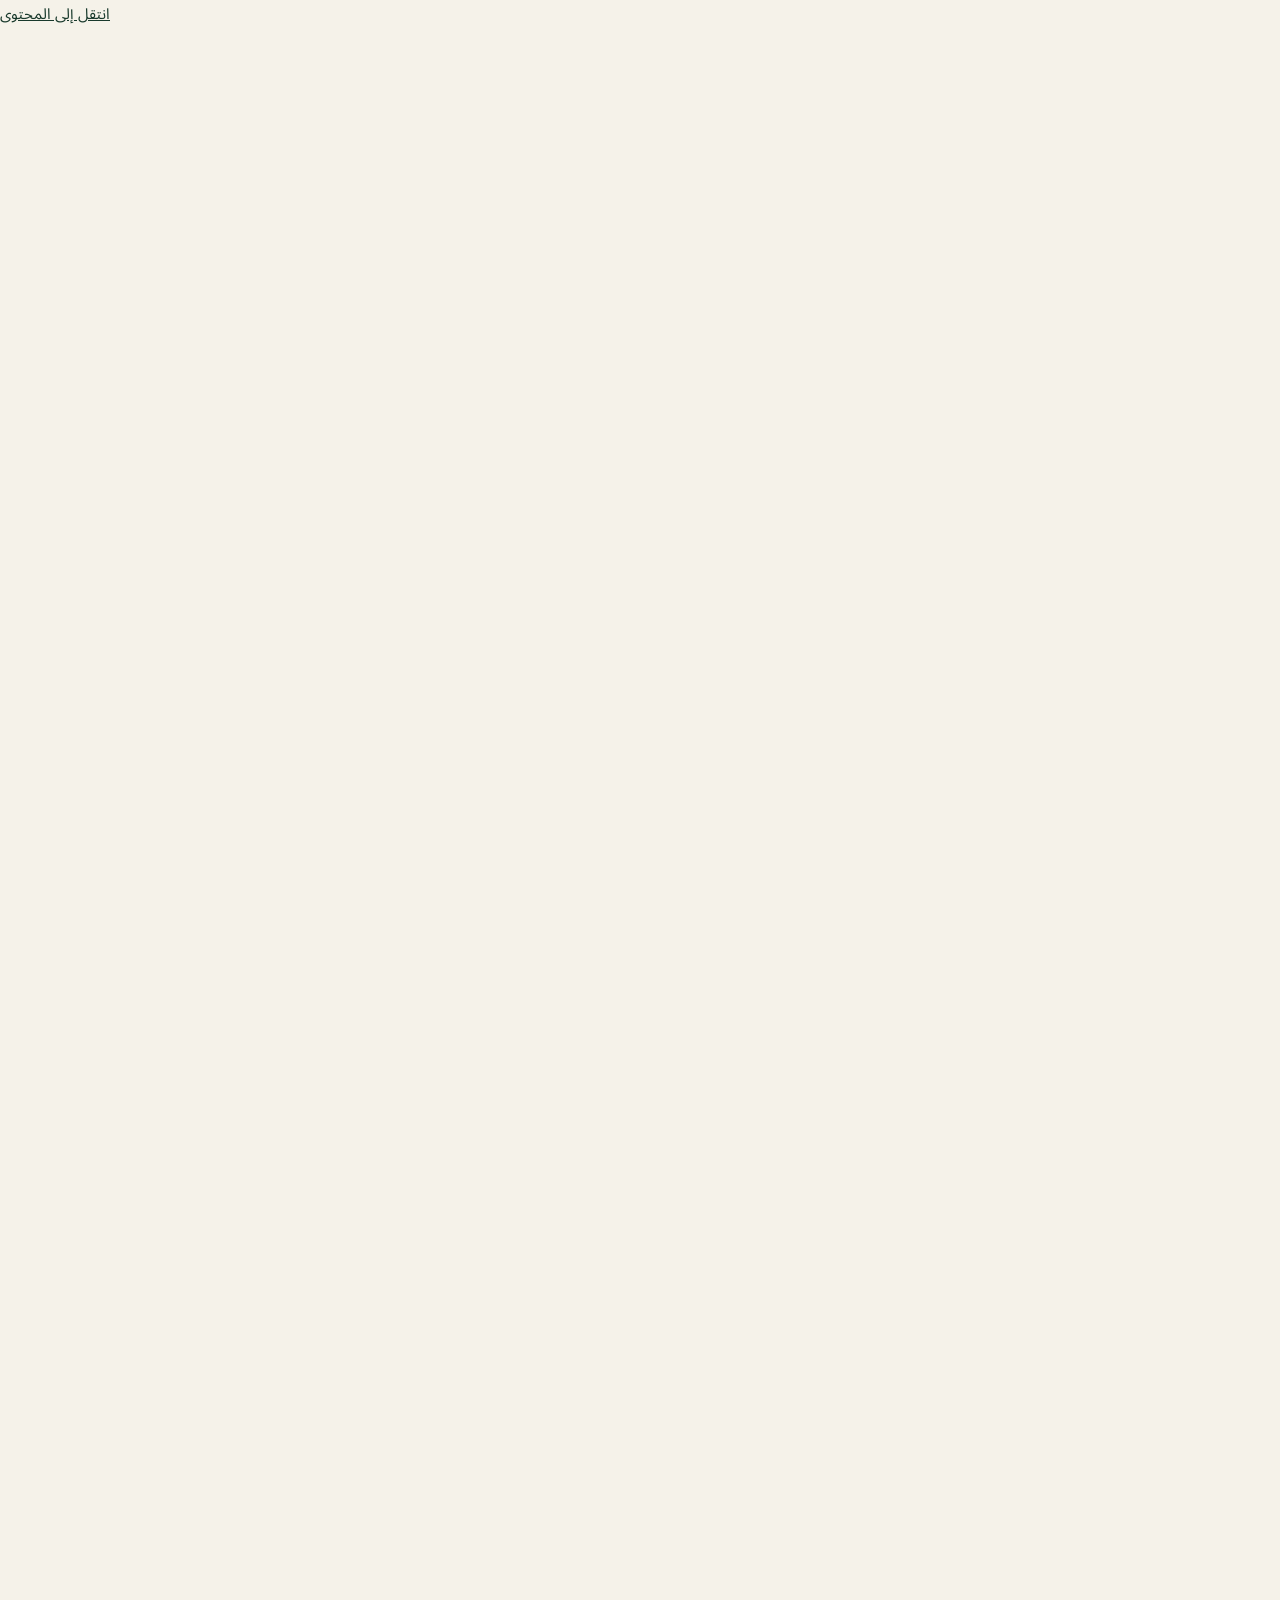
==== index.html @ 6f325361 "Launch bilingual botanical academic profile and editorially sourced references" ====
<!doctype html><html lang="ar" dir="rtl"><head><meta charset="utf-8"><meta name="viewport" content="width=device-width, initial-scale=1"><meta name="color-scheme" content="light"><meta name="theme-color" content="#123a2d"><meta name="description" content="الملف العلمي للدكتور عبدالناصر الجفري، أستاذ تصنيف النباتات بجامعة عدن؛ مؤهلاته الأكاديمية، إسهاماته في تسمية النباتات، والأبحاث والمراجع الموثقة."><meta name="robots" content="index,follow"><link rel="canonical" href="https://algifri1.github.io/abdul-nasser-al-gifri/"><link rel="alternate" hreflang="ar" href="https://algifri1.github.io/abdul-nasser-al-gifri/"><link rel="alternate" hreflang="en" href="https://algifri1.github.io/abdul-nasser-al-gifri/en/"><link rel="alternate" hreflang="x-default" href="https://algifri1.github.io/abdul-nasser-al-gifri/"><meta property="og:type" content="profile"><meta property="og:title" content="عبدالناصر الجفري | باحث في علم النبات"><meta property="og:description" content="الملف العلمي للدكتور عبدالناصر الجفري، أستاذ تصنيف النباتات بجامعة عدن؛ مؤهلاته الأكاديمية، إسهاماته في تسمية النباتات، والأبحاث والمراجع الموثقة."><meta property="og:url" content="https://algifri1.github.io/abdul-nasser-al-gifri/"><meta property="og:locale" content="ar_SA"><link rel="stylesheet" href="style.css"><script type="application/ld+json">{"@context":"https://schema.org","@type":"Person","name":"Abdul Nasser A.S. Al-Gifri","alternateName":["عبدالناصر عبدالله صالح الجفري","عبد الناصر الجفري"],"birthDate":"1957-05-07","nationality":"Yemeni","jobTitle":"Professor of Plant Taxonomy","affiliation":{"@type":"CollegeOrUniversity","name":"University of Aden"},"knowsAbout":["Plant taxonomy","Flora of Yemen","Socotra botany","Ethnobotany"],"sameAs":["https://ar.wikipedia.org/wiki/عبد_الناصر_الجفري","https://www.wikidata.org/wiki/Q13229378","https://www.aden-univ.net/stuffdet/910"],"description":"الملف العلمي للدكتور عبدالناصر الجفري، أستاذ تصنيف النباتات بجامعة عدن؛ مؤهلاته الأكاديمية، إسهاماته في تسمية النباتات، والأبحاث والمراجع الموثقة."}</script><title>عبدالناصر الجفري | باحث في علم النبات</title></head><body lang="ar"><a class="sr-only" href="#main">انتقل إلى المحتوى</a><div class="sitebar"><div class="wrap"><span>PLANT TAXONOMY · SCIENTIFIC RECORD</span><span>ADEN · YEMEN</span></div></div><header class="header"><div class="wrap headerline"><a class="brand" href="#top" aria-label="أرشيف علم النبات"><span class="brandmark">A</span><span><b class="brandname">AL-GIFRI</b><small class="brandsub">أرشيف علم النبات</small></span></a><nav aria-label="روابط الصفحة" class="nav"><a href="#about">السيرة</a><a href="#journey">المسيرة</a><a href="#taxonomy">التصنيف</a><a href="#research">الأبحاث</a><a href="#references">المراجع</a></nav><a class="lang-toggle" href="https://algifri1.github.io/abdul-nasser-al-gifri/en/" hreflang="en" aria-label="English version">English ↗</a></div></header><main id="main"><section class="hero" id="top"><div class="wrap"><div class="hero-copy"><div class="micro">الملف العلمي · إصدار 2026</div><span class="small-rule"></span><span class="micro">اليمن  /  سقطرى  /  شبه الجزيرة العربية</span><h1>البروفيسور الدكتور<br><em>عبدالناصر الجفري</em></h1><div class="roman" dir="ltr">Prof. Dr. Abdul Nasser A.S. Al-Gifri</div><p class="desc">أستاذ في تصنيف النباتات، أسهم في توثيق التنوع النباتي في اليمن وسقطرى وشبه الجزيرة العربية، وفي دراسات النباتات الطبية وعلم النبات الإثني.</p><div class="hero-links"><a href="#about" class="btn btn-light">تعرّف على مسيرته <span aria-hidden="true">↗</span></a><a href="#research" class="btn btn-outline">استكشف الأبحاث</a></div><div class="hero-proof"><b aria-hidden="true">✦</b>مصادر جامعية ودوريات علمية وقواعد تصنيف دولية</div></div><figure class="study"><div class="study-bg"><span class="study-no">PLATE / 01</span><svg class="study-svg" xmlns="http://www.w3.org/2000/svg" viewBox="0 0 440 560" role="img" aria-label="Original line drawing of an ornamental botanical branch"><defs><linearGradient id="leaf" x1="0" y1="0" x2="1" y2="1"><stop stop-color="#c9dbc4"/><stop offset="1" stop-color="#5f9077"/></linearGradient><radialGradient id="petal"><stop stop-color="#e8dbab"/><stop offset="1" stop-color="#b6a778"/></radialGradient></defs><g fill="none" stroke="#b9cdb8" stroke-width="2.5" stroke-linecap="round"><path d="M223 549 C223 482 227 421 221 363 S206 238 224 90"/><path d="M225 453C180 432 153 417 118 355"/><path d="M226 396C268 373 300 351 338 302"/><path d="M221 310C169 284 155 241 126 191"/><path d="M219 245C270 208 299 186 314 144"/><path d="M227 512C261 485 291 482 311 452"/></g><g fill="url(#leaf)" stroke="#d9e4d1" stroke-width="1.3"><path d="M118 355C77 363 49 348 37 305C85 306 115 326 118 355Z"/><path d="M150 405C99 420 67 394 57 359C105 354 135 370 150 405Z"/><path d="M176 425C175 385 177 358 199 338C218 371 206 399 176 425Z"/><path d="M283 362C280 323 298 302 329 290C339 330 320 355 283 362Z"/><path d="M302 348C344 354 379 340 393 306C345 287 318 312 302 348Z"/><path d="M179 289C129 296 98 263 92 230C140 222 169 249 179 289Z"/><path d="M147 231C144 184 158 157 189 140C209 178 188 216 147 231Z"/><path d="M262 210C252 165 264 137 298 122C317 154 299 187 262 210Z"/><path d="M294 171C338 178 366 154 376 121C331 106 303 130 294 171Z"/><path d="M273 487C269 446 289 425 327 413C339 447 315 475 273 487Z"/><path d="M199 508C150 525 119 498 109 466C148 449 178 468 199 508Z"/></g><g fill="none" stroke="#e4efde" opacity=".6" stroke-width="1"><path d="M37 305L118 355M57 359L150 405M199 338L176 425M329 290L283 362M393 306L302 348M92 230L179 289M189 140L147 231M298 122L262 210M376 121L294 171M327 413L273 487M109 466L199 508"/></g><g fill="url(#petal)" stroke="#e8e0bd"><circle cx="225" cy="91" r="9"/><circle cx="315" cy="142" r="7"/><circle cx="125" cy="190" r="7"/></g><g fill="none" stroke="#e8ddaa" stroke-width="1.5" stroke-linecap="round"><path d="M225 69V112M204 91H246M210 76L240 106M240 76L210 106M315 125V159M298 142H331M125 173V207M109 190H142"/></g><g fill="none" stroke="#e4e9df" opacity=".19" stroke-width="1"><circle cx="221" cy="278" r="187"/><circle cx="221" cy="278" r="154"/><path d="M221 61V496M26 278H414"/></g></svg><figcaption class="study-caption">لوحة نباتية تخطيطية<br><span style="opacity:.63;font-size:9px">رسم توضيحي أصلي · ليس صورة لنوع نباتي محدد</span></figcaption></div><span class="study-side">BOTANICAL ARCHIVE — ARABIAN FLORA</span></figure></div></section><div class="statline"><div class="wrap stats"><div class="stat"><strong>1992</strong><small>الدكتوراه — بولندا</small></div><div class="stat"><strong>1995</strong><small>دبلوم حدائق كيو</small></div><div class="stat"><strong>2026</strong><small>بحث محكّم منشور</small></div></div></div><section class="section" id="about"><div class="wrap cols"><div><div class="eyebrow">01 / الملف الشخصي</div><h2 class="h2">سيرة عالم نبات</h2><p class="section-sub">من أبين إلى المؤسسات البحثية الدولية.</p><div class="bodycopy" style="margin-top:30px"><p>وُلد عبدالناصر عبدالله صالح الجفري في محافظة أبين باليمن عام 1957. درس الأحياء والكيمياء في جامعة عدن، وأكمل دراساته العليا في علم تصنيف النباتات وحمايتها بجامعة سيليزيا في بولندا، حيث نال الدكتوراه عام 1992.</p><p>حصل في يوليو 1995 على دبلوم دولي في تقنيات المعشبة النباتية من الحدائق النباتية الملكية في كيو بالمملكة المتحدة. وتتضمن اهتماماته دراسة فلورا اليمن، وتصنيف النباتات، والنباتات الطبية، وعلم النبات الإثني.</p><p>عمل أستاذًا بجامعة عدن وتولى مناصب بحثية وأكاديمية فيها. وتذكر سيرته الجامعية عمله في مجمع زايد لبحوث الأعشاب والطب التقليدي في أبوظبي من 1998 إلى 2005.</p></div></div><aside class="sidepanel"><div class="index">01 — 06</div><h3>محاور البحث</h3><div class="topics"><span class="topic">تصنيف النباتات</span><span class="topic">فلورا اليمن</span><span class="topic">نباتات سقطرى</span><span class="topic">النباتات الطبية</span><span class="topic">علم النبات الإثني</span><span class="topic">البحث والإشراف الأكاديمي</span></div><div style="border-top:1px solid #d7dfd4;margin-top:26px;padding-top:20px"><a href="https://www.aden-univ.net/stuffdet/910" target="_blank" rel="noopener noreferrer" class="source-link">المصدر الأكاديمي الرسمي <span aria-hidden="true">↗</span></a></div></aside></div></section><section class="section dark" id="journey"><div class="wrap"><div class="eyebrow">02 / المسيرة</div><h2 class="h2">محطات أكاديمية</h2><p class="section-sub">محطات مستندة إلى سيرة جامعة عدن والأبحاث المنشورة.</p><div class="timeline"><article class="milestone"><div class="year" dir="ltr">1992</div><h3>الدكتوراه في علم النبات</h3><p>جامعة سيليزيا، بولندا — تصنيف النبات وحماية النباتات.</p></article><article class="milestone"><div class="year" dir="ltr">1995</div><h3>تخصص تقنيات المعشبة</h3><p>الحدائق النباتية الملكية في كيو، المملكة المتحدة.</p></article><article class="milestone"><div class="year" dir="ltr">1998—2005</div><h3>مجمع زايد لأبحاث الأعشاب</h3><p>تنسيق البحث العلمي ورئاسة قسم النباتات الإثنية في أبوظبي.</p></article><article class="milestone"><div class="year" dir="ltr">منذ 2006</div><h3>أستاذ بجامعة عدن</h3><p>تذكر السيرة المنشورة بالجامعة عمله أستاذًا في تصنيف النباتات.</p></article><article class="milestone"><div class="year" dir="ltr">2026</div><h3>بحث عن نباتات أبين المتوطنة</h3><p>مشاركة في دراسة علمية منشورة في دورية Biodiversitas.</p></article></div></div></section><section class="section tax-section" id="taxonomy"><div class="wrap"><div class="eyebrow">03 / التصنيف النباتي</div><h2 class="h2">الأسماء التي تبقى</h2><p class="section-sub">يُوثِّق المؤشر العلمي للنباتات مساهمات الباحثين من خلال الأسماء النباتية المنشورة. ومن الأنواع التي تحمل اسم الجفري ضمن مؤلفيها العلميين:</p><div class="tax-grid"><article class="tax-card"><div class="num">SPECIMEN / 01</div><h3 lang="en">Cucumis canoxyi</h3><div class="author" dir="ltr">Thulin &amp; Al-Gifri  ·  1994</div><p>نبات من الفصيلة القرعية، أصيل في اليمن وعُمان، شارك الجفري في نشر اسمه العلمي.</p><a href="https://powo.science.kew.org/taxon/978922-1" target="_blank" rel="noopener noreferrer" class="source-link">اطّلع على سجل النوع <span aria-hidden="true">↗</span></a></article><article class="tax-card"><div class="num">SPECIMEN / 02</div><h3 lang="en">Leucas hagghierensis</h3><div class="author" dir="ltr">Al-Gifri &amp; Cortés-Burns  ·  2004</div><p>نوع من الفصيلة الشفوية ينمو في جبال حجهر بجزيرة سقطرى، وأسهم الجفري في وصفه.</p><a href="https://powo.science.kew.org/taxon/urn:lsid:ipni.org:names:77065900-1" target="_blank" rel="noopener noreferrer" class="source-link">اطّلع على سجل النوع <span aria-hidden="true">↗</span></a></article><article class="tax-card"><div class="num">SPECIMEN / 03</div><h3 lang="en">Ochradenus gifrii</h3><div class="author" dir="ltr">Thulin</div><p>نوع نباتي مسجل في قاعدة كيو يحمل اسم «gifrii». وتذكر سيرة الباحث أن التسمية جاءت تكريمًا له.</p><a href="https://powo.science.kew.org/taxon/urn:lsid:ipni.org:names:33306-1" target="_blank" rel="noopener noreferrer" class="source-link">اطّلع على سجل النوع <span aria-hidden="true">↗</span></a></article></div></div></section><section class="section" id="research"><div class="wrap"><div class="eyebrow">04 / المنشورات</div><h2 class="h2">أبحاث وأعمال مختارة</h2><p class="section-sub">أمثلة موثقة وليست فهرسًا شاملًا لجميع المنشورات.</p><div class="paperlist"><article class="paper"><div class="paper-year">2026</div><div><h3 lang="en">Biological spectrum and phytogeographical patterns of endemic and near-endemic plants in Abyan Governorate, Yemen</h3><p>دراسة النباتات المتوطنة وشبه المتوطنة في محافظة أبين، منشورة في Biodiversitas، المجلد 27، العدد 3.</p></div><a href="https://smujo.id/biodiv/article/view/24245" target="_blank" rel="noopener noreferrer" class="source-link">عرض المصدر <span aria-hidden="true">↗</span></a></article><article class="paper"><div class="paper-year">1994</div><div><h3 lang="en">Cucumis canoxyi (Cucurbitaceae), a new species from southern Yemen</h3><p>منشور في Nordic Journal of Botany، المجلد 14، الصفحة 315؛ مسجل في حدائق كيو.</p></div><a href="https://powo.science.kew.org/taxon/978922-1" target="_blank" rel="noopener noreferrer" class="source-link">عرض المصدر <span aria-hidden="true">↗</span></a></article><article class="paper"><div class="paper-year">2010</div><div><h3 lang="en">Additions to Aden Mountainous Flora</h3><p>عمل مشترك مدرج في قائمة المنشورات الأكاديمية على موقع جامعة عدن.</p></div><a href="https://www.aden-univ.net/stuffdet/910" target="_blank" rel="noopener noreferrer" class="source-link">عرض المصدر <span aria-hidden="true">↗</span></a></article></div></div></section><section class="section dark" id="coverage"><div class="wrap"><div class="eyebrow">05 / حضور علمي</div><h2 class="h2">ما وراء السيرة الذاتية</h2><div class="coverage-grid"><article class="coverage-card"><span>تغطية صحفية</span><h3>اليمن يحوي آلاف الأعشاب الطبية النادرة</h3><p>تقرير نشرته الجزيرة في 29 يونيو 2008 ينقل تصريحات الجفري عن التنوع النباتي والنباتات الطبية في اليمن.</p><a href="https://www.aljazeera.net/misc/2008/6/29/اليمن-يحوي-آلاف-الأعشاب-الطبية" target="_blank" rel="noopener noreferrer" class="source-link">قراءة المزيد <span aria-hidden="true">↗</span></a></article><article class="coverage-card"><span>إسهام علمي دولي</span><h3>عضوية هيئة تحرير علمية</h3><p>تُدرج مجلة Bulletin of the Iraq Natural History Museum اسمه ضمن أعضاء هيئة التحرير المتخصصين في تصنيف النباتات.</p><a href="https://www.jnhm.uobaghdad.edu.iq/index.php/BINHM/EditorialBoard" target="_blank" rel="noopener noreferrer" class="source-link">قراءة المزيد <span aria-hidden="true">↗</span></a></article><article class="coverage-card"><span>فهرس باحثين</span><h3>سجل في قاعدة معرفة</h3><p>ملف للمؤلفات والأبحاث المنشورة باسم «عبد الناصر عبد الله الجفري» في قاعدة معرفة.</p><a href="https://search.emarefa.net/ar/detail/AFD-198395-al-jafri-abd-al-nasir-abd-allah" target="_blank" rel="noopener noreferrer" class="source-link">قراءة المزيد <span aria-hidden="true">↗</span></a></article></div></div></section><section class="section refs-section" id="references"><div class="wrap"><div class="eyebrow">06 / المصادر</div><h2 class="h2">سجلات يمكن الرجوع إليها</h2><p class="section-sub">جُمعت الروابط من الجهات الأصلية حرصًا على سهولة التحقق من المعلومات.</p><div class="ref-grid"><a href="https://www.aden-univ.net/stuffdet/910" class="ref-link" target="_blank" rel="noopener noreferrer"><span>01</span><b>جامعة عدن — السيرة الأكاديمية</b><span aria-hidden="true">↗</span></a><a href="https://powo.science.kew.org/taxon/978922-1" class="ref-link" target="_blank" rel="noopener noreferrer"><span>02</span><b>حدائق كيو — Cucumis canoxyi</b><span aria-hidden="true">↗</span></a><a href="https://powo.science.kew.org/taxon/urn:lsid:ipni.org:names:77065900-1" class="ref-link" target="_blank" rel="noopener noreferrer"><span>03</span><b>حدائق كيو — Leucas hagghierensis</b><span aria-hidden="true">↗</span></a><a href="https://powo.science.kew.org/taxon/urn:lsid:ipni.org:names:33306-1" class="ref-link" target="_blank" rel="noopener noreferrer"><span>04</span><b>حدائق كيو — Ochradenus</b><span aria-hidden="true">↗</span></a><a href="https://smujo.id/biodiv/article/view/24245" class="ref-link" target="_blank" rel="noopener noreferrer"><span>05</span><b>Biodiversitas — بحث أبين 2026</b><span aria-hidden="true">↗</span></a><a href="https://www.aljazeera.net/misc/2008/6/29/اليمن-يحوي-آلاف-الأعشاب-الطبية" class="ref-link" target="_blank" rel="noopener noreferrer"><span>06</span><b>الجزيرة — تقرير 2008</b><span aria-hidden="true">↗</span></a><a href="https://www.jnhm.uobaghdad.edu.iq/index.php/BINHM/EditorialBoard" class="ref-link" target="_blank" rel="noopener noreferrer"><span>07</span><b>مجلة التاريخ الطبيعي العراقية — هيئة التحرير</b><span aria-hidden="true">↗</span></a><a href="https://search.emarefa.net/ar/detail/AFD-198395-al-jafri-abd-al-nasir-abd-allah" class="ref-link" target="_blank" rel="noopener noreferrer"><span>08</span><b>قاعدة معرفة — فهرس الباحث</b><span aria-hidden="true">↗</span></a></div><div class="editorial"><strong>ملاحظات تحريرية</strong><p>هذا ملف تعريفي مستقل مبني على مصادر منشورة، وليس موقعًا رسميًا لجامعة عدن أو لأي مؤسسة علمية مذكورة. توجد فروقات بين نسخ السيرة الذاتية في بعض التواريخ وأعداد المنشورات؛ لذا اقتصر العرض على المعلومات المدعومة بمراجع واضحة. لم تُنشر أرقام هواتف أو معلومات اتصال خاصة.</p></div></div></section></main><footer class="footer"><div class="wrap"><small>الملف العلمي للدكتور عبدالناصر الجفري · مراجع موثقة · نوفمبر 2026</small><div class="footer-links"><a href="https://ar.wikipedia.org/wiki/عبد_الناصر_الجفري" target="_blank" rel="noopener noreferrer" class="">ويكيبيديا العربية <span aria-hidden="true">↗</span></a><a href="https://ar.wikipedia.org/wiki/نقاش:عبد_الناصر_الجفري" target="_blank" rel="noopener noreferrer" class="">طلب توسيع المقالة <span aria-hidden="true">↗</span></a></div></div></footer></body></html>
---- style.css ----
@import url('https://fonts.googleapis.com/css2?family=DM+Sans:wght@400;500;600;700&family=Noto+Sans+Arabic:wght@400;500;600;700;800&family=Cormorant+Garamond:wght@400;500;600&display=swap');:root{--paper:#f5f2e9;--white:#fffcf5;--forest:#123a2d;--deep:#10291f;--sage:#719883;--gold:#b9995c;--text:#18392b;--dim:#5f756b;--hair:#d9dfd1}*{box-sizing:border-box}html{scroll-behavior:smooth;scroll-padding-top:100px}body{margin:0;color:var(--text);background:var(--paper);font:400 15px/1.9 'Noto Sans Arabic',system-ui,sans-serif;-webkit-font-smoothing:antialiased}body[lang=en]{font-family:'DM Sans',sans-serif;line-height:1.75}a{color:inherit}a:focus-visible,button:focus-visible{outline:3px solid var(--gold);outline-offset:4px}.sr-only{position:absolute;left:-9999px}.wrap{max-width:1180px;margin:auto;padding-inline:28px}.sitebar{background:var(--deep);color:#d1dfd5;padding:8px 0;font:600 10px/1.6 'DM Sans',sans-serif;letter-spacing:.22em;text-transform:uppercase}.sitebar .wrap{display:flex;justify-content:space-between}.header{position:sticky;top:0;background:rgba(250,248,240,.96);backdrop-filter:blur(16px);border-bottom:1px solid #dce1d4;z-index:20}.headerline{display:flex;align-items:center;gap:24px;justify-content:space-between;min-height:83px}.brand{text-decoration:none;display:flex;align-items:center;gap:13px}.brandmark{width:45px;height:45px;border:1.5px solid #abc7b8;border-radius:50%;display:grid;place-items:center;color:#285c45;font:500 28px/1 'Cormorant Garamond',serif}.brandname{display:block;font:700 17px/1.1 'DM Sans',sans-serif;letter-spacing:.17em}.brandsub{display:block;color:var(--dim);font-size:10px;letter-spacing:.03em;margin-top:5px}.nav{display:flex;gap:24px;align-items:center}.nav a{text-decoration:none;font-size:12px;font-weight:700;color:#456053}.nav a:hover,.nav a:focus{color:#a97e37}.lang-toggle{color:var(--forest);font-size:12px;font-weight:800;border:1px solid #b7cbbf;padding:10px 17px;text-decoration:none;border-radius:30px;white-space:nowrap}.lang-toggle:hover{background:#e3ede5}.hero{background:var(--forest);position:relative;overflow:hidden;color:var(--white)}.hero:before{content:"";position:absolute;inset:0;opacity:.24;background:radial-gradient(circle at 72% 42%,#4c8067 0,transparent 48%),linear-gradient(125deg,transparent 57%,#0b201b 58%);pointer-events:none}.hero>.wrap{display:grid;grid-template-columns:1fr 0.95fr;gap:40px;align-items:center;min-height:620px;padding-top:50px;padding-bottom:60px;position:relative}.hero-copy{position:relative;z-index:2}.micro{font:700 11px/1.5 'DM Sans',sans-serif;letter-spacing:.19em;text-transform:uppercase;color:var(--gold)}.hero .micro{color:#d6c393}.small-rule{display:block;width:56px;border-top:2px solid #b89c63;margin:20px 0 28px}.hero h1{margin:14px 0 22px;font-size:clamp(37px,4.5vw,70px);line-height:1.25;font-weight:700;letter-spacing:-.035em}.hero h1 em{font-style:normal;color:#c8d9be}.hero .roman{font:500 clamp(22px,2.4vw,29px)/1.3 'Cormorant Garamond',serif;color:#d9e9d7;letter-spacing:.03em;margin-bottom:22px}.hero .desc{font-size:15px;max-width:520px;color:#d2e1d7;line-height:2.15}.hero-links{display:flex;gap:12px;flex-wrap:wrap;margin-top:30px}.btn{display:inline-flex;align-items:center;justify-content:center;gap:12px;border-radius:3px;min-height:46px;padding:11px 20px;text-decoration:none;font-weight:800;font-size:12px;transition:background .2s}.btn-light{background:#dcc69b;color:var(--deep)}.btn-light:hover{background:white}.btn-outline{border:1px solid #86a293;color:#fff}.btn-outline:hover{background:#ffffff19}.hero-proof{display:flex;align-items:center;gap:11px;border-top:1px solid #557362;margin-top:42px;padding-top:17px;font-size:11px;color:#bcd0c1}.hero-proof b{font-size:18px;color:#e6d4a9}.study{margin:0;position:relative;min-height:500px;display:grid;place-items:center}.study-bg{width:min(100%,455px);height:520px;position:relative;border:1px solid #6e8e78;background:linear-gradient(145deg,#1b4d3a,#214c3e 58%,#17392e);box-shadow:0 25px 60px #081c1450;overflow:hidden}.study-bg:before,.study-bg:after{content:"";position:absolute;inset:14px;border:1px solid #72968365;pointer-events:none}.study-bg:after{inset:25px;border-color:#72968333}.study-svg{width:100%;height:96%;position:absolute;inset:1% 0 3%}.study-caption{position:absolute;z-index:1;inset-inline:42px;bottom:32px;font:600 11px/1.5 'DM Sans',sans-serif;letter-spacing:.1em;text-transform:uppercase;color:#ceddcb;text-align:start}.study-no{position:absolute;inset-inline-start:45px;top:36px;z-index:1;color:#dfd09e;font:500 20px/1 'Cormorant Garamond',serif}.study-side{writing-mode:vertical-rl;position:absolute;inset-inline-end:-22px;top:50%;color:#bcccbc;font:600 10px 'DM Sans',sans-serif;letter-spacing:.12em}.statline{background:#e9eee3;border-bottom:1px solid #d5dfd0}.stats{display:grid;grid-template-columns:repeat(3,1fr);gap:0}.stat{padding:24px 28px;border-inline-end:1px solid #c9d5c9;display:flex;align-items:center;gap:17px}.stat:last-child{border:0}.stat strong{font:600 33px/1 'Cormorant Garamond',serif;color:var(--forest)}.stat small{font-size:12px;font-weight:700;color:#557062}.section{padding:100px 0}.eyebrow{font:700 11px/1.6 'DM Sans',sans-serif;letter-spacing:.19em;text-transform:uppercase;color:#94723b}.h2{font-size:clamp(28px,3vw,45px);font-weight:800;line-height:1.4;letter-spacing:-.035em;margin:12px 0}.h2en{font-family:'Cormorant Garamond',serif;font-size:clamp(38px,4.4vw,65px);font-weight:600;letter-spacing:-.02em;line-height:1.15}.section-sub{color:#71847a;margin-top:8px;max-width:670px;font-size:14px}.cols{display:grid;grid-template-columns:minmax(0,1.1fr) minmax(280px,.7fr);gap:90px;align-items:start}.bodycopy p{font-size:14px;line-height:2.4;color:#415c4c;margin:0 0 22px}.sidepanel{border:1px solid #d9e1d4;background:#fffdf7;padding:30px 32px;box-shadow:0 15px 45px #2442300b}.sidepanel .index{font:500 46px/1 'Cormorant Garamond',serif;color:#a4b6a5}.sidepanel h3{font-size:16px;margin:12px 0 19px}.topics{display:flex;flex-wrap:wrap;gap:10px}.topic{display:inline-block;padding:7px 14px;border:1px solid #dae1d5;background:#f3f6ef;color:#365c47;font-size:11px;font-weight:700;border-radius:2px}.section.dark{background:#e8eee4}.timeline{display:grid;grid-template-columns:repeat(5,1fr);gap:18px;margin-top:38px}.milestone{padding:25px 20px 28px;background:var(--white);border-top:3px solid #a3b9a6;min-height:220px}.milestone .year{font:600 29px/1.2 'Cormorant Garamond',serif;color:#7a986f}.milestone h3{font-size:14px;margin:20px 0 8px;line-height:1.65}.milestone p{margin:0;color:#647970;font-size:11px;line-height:2}.tax-section{background:#11352a;color:#ebeee3;position:relative;overflow:hidden}.tax-section:before{content:"";width:480px;height:480px;border:1px solid #617e6755;border-radius:50%;position:absolute;top:-250px;inset-inline-end:-190px}.tax-section .h2{color:#f9f8ee}.tax-section .section-sub{color:#bdd0c3}.tax-grid{display:grid;grid-template-columns:repeat(3,1fr);gap:22px;margin-top:40px}.tax-card{border:1px solid #658475;background:#1e4739;padding:28px 28px 30px;min-height:286px;display:flex;flex-direction:column}.tax-card .num{color:#a9bea9;font:600 11px 'DM Sans',sans-serif}.tax-card h3{font:600 30px/1.1 'Cormorant Garamond',serif;font-style:italic;margin:26px 0 6px;color:#f8f1d9;direction:ltr;text-align:start}.tax-card .author{font:600 11px 'DM Sans',sans-serif;letter-spacing:.03em;color:#bfcdbd}.tax-card p{font-size:12px;line-height:2.1;color:#c5d6ca;margin:22px 0 24px;flex:1}.source-link{font-size:11px;font-weight:800;text-decoration:none;color:#dfc18c;display:inline-flex;align-items:center;gap:6px}.source-link:hover{text-decoration:underline}.paperlist{margin-top:30px;border-top:1px solid #d5dcd0}.paper{display:grid;grid-template-columns:95px 1fr auto;gap:30px;align-items:center;border-bottom:1px solid #d5dcd0;padding:26px 0}.paper-year{font:600 32px 'Cormorant Garamond',serif;color:#a38755}.paper h3{font:600 19px/1.5 'DM Sans',sans-serif;letter-spacing:-.018em;direction:ltr;text-align:start;margin:0 0 9px}.paper p{margin:0;color:#6a8074;font-size:12px}.paper .source-link{color:#3c7056;white-space:nowrap}.coverage-grid{display:grid;grid-template-columns:repeat(3,1fr);gap:18px;margin-top:36px}.coverage-card{background:#fefcf6;border:1px solid #d7dfd4;padding:26px 27px;min-height:260px;display:flex;flex-direction:column}.coverage-card span{color:#9d804f;font-size:11px;font-weight:800}.coverage-card h3{font-size:16px;line-height:1.6;margin:15px 0}.coverage-card p{font-size:12px;color:#688072;line-height:2;flex:1}.coverage-card .source-link{color:#426d54}.refs-section{background:#e8eee4}.ref-grid{display:grid;grid-template-columns:repeat(2,1fr);gap:13px;margin-top:31px}.ref-link{display:flex;align-items:center;justify-content:space-between;gap:12px;background:#fffdfa;border:1px solid #d7e0d4;padding:16px 18px;text-decoration:none;font-size:12px;font-weight:700}.ref-link:hover{border-color:#8ba591;transform:translateY(-1px)}.ref-link span{color:#a1875a}.editorial{margin-top:37px;background:#d8e2d5;padding:24px 30px;border-inline-start:4px solid #b49964}.editorial strong{font-size:13px}.editorial p{margin:8px 0 0;color:#4e6956;font-size:12px;line-height:2.1}.footer{background:#0e2b21;color:#d9e5d9;padding:28px 0}.footer .wrap{display:flex;align-items:center;justify-content:space-between;gap:12px}.footer small{font-size:11px;color:#bbcec0}.footer-links{display:flex;gap:15px;flex-wrap:wrap}.footer-links a{font-size:11px;text-decoration:none;color:#d5c398}.footer-links a:hover{text-decoration:underline}@media(max-width:1024px){.nav{gap:12px}.nav a{font-size:11px}.hero>.wrap{gap:18px}.timeline{grid-template-columns:repeat(3,1fr)}.cols{gap:38px}}@media(max-width:760px){.wrap{padding-inline:20px}.sitebar{font-size:9px}.headerline{min-height:69px}.nav{display:none}.brandmark{width:38px;height:38px}.brandname{font-size:14px}.brandsub{font-size:9px}.lang-toggle{padding:7px 12px}.hero>.wrap{grid-template-columns:1fr;padding-top:58px;padding-bottom:58px;gap:30px}.hero h1{font-size:39px}.hero .desc{font-size:13px}.study{min-height:370px}.study-bg{height:395px;width:min(100%,400px)}.study-svg{height:92%}.study-side{display:none}.stats{grid-template-columns:1fr 1fr}.stat{padding:20px 10px;gap:11px}.stat:last-child{grid-column:1/-1;border-top:1px solid #c9d5c9}.stat strong{font-size:27px}.stat small{font-size:10px}.section{padding:66px 0}.cols{grid-template-columns:1fr;gap:18px}.sidepanel{padding:25px}.timeline{grid-template-columns:1fr 1fr;gap:12px}.milestone{min-height:200px;padding:20px}.tax-grid,.coverage-grid{grid-template-columns:1fr}.tax-card{min-height:0}.paper{grid-template-columns:52px 1fr;gap:14px}.paper .source-link{grid-column:2}.paper h3{font-size:15px}.paper-year{font-size:27px}.ref-grid{grid-template-columns:1fr}.footer .wrap{flex-direction:column;align-items:flex-start}.h2{font-size:30px}}@media(max-width:400px){.timeline{grid-template-columns:1fr}.stat strong{font-size:23px}.hero h1{font-size:34px}}@media(prefers-reduced-motion:reduce){html{scroll-behavior:auto}*,*:before,*:after{transition:none!important}}
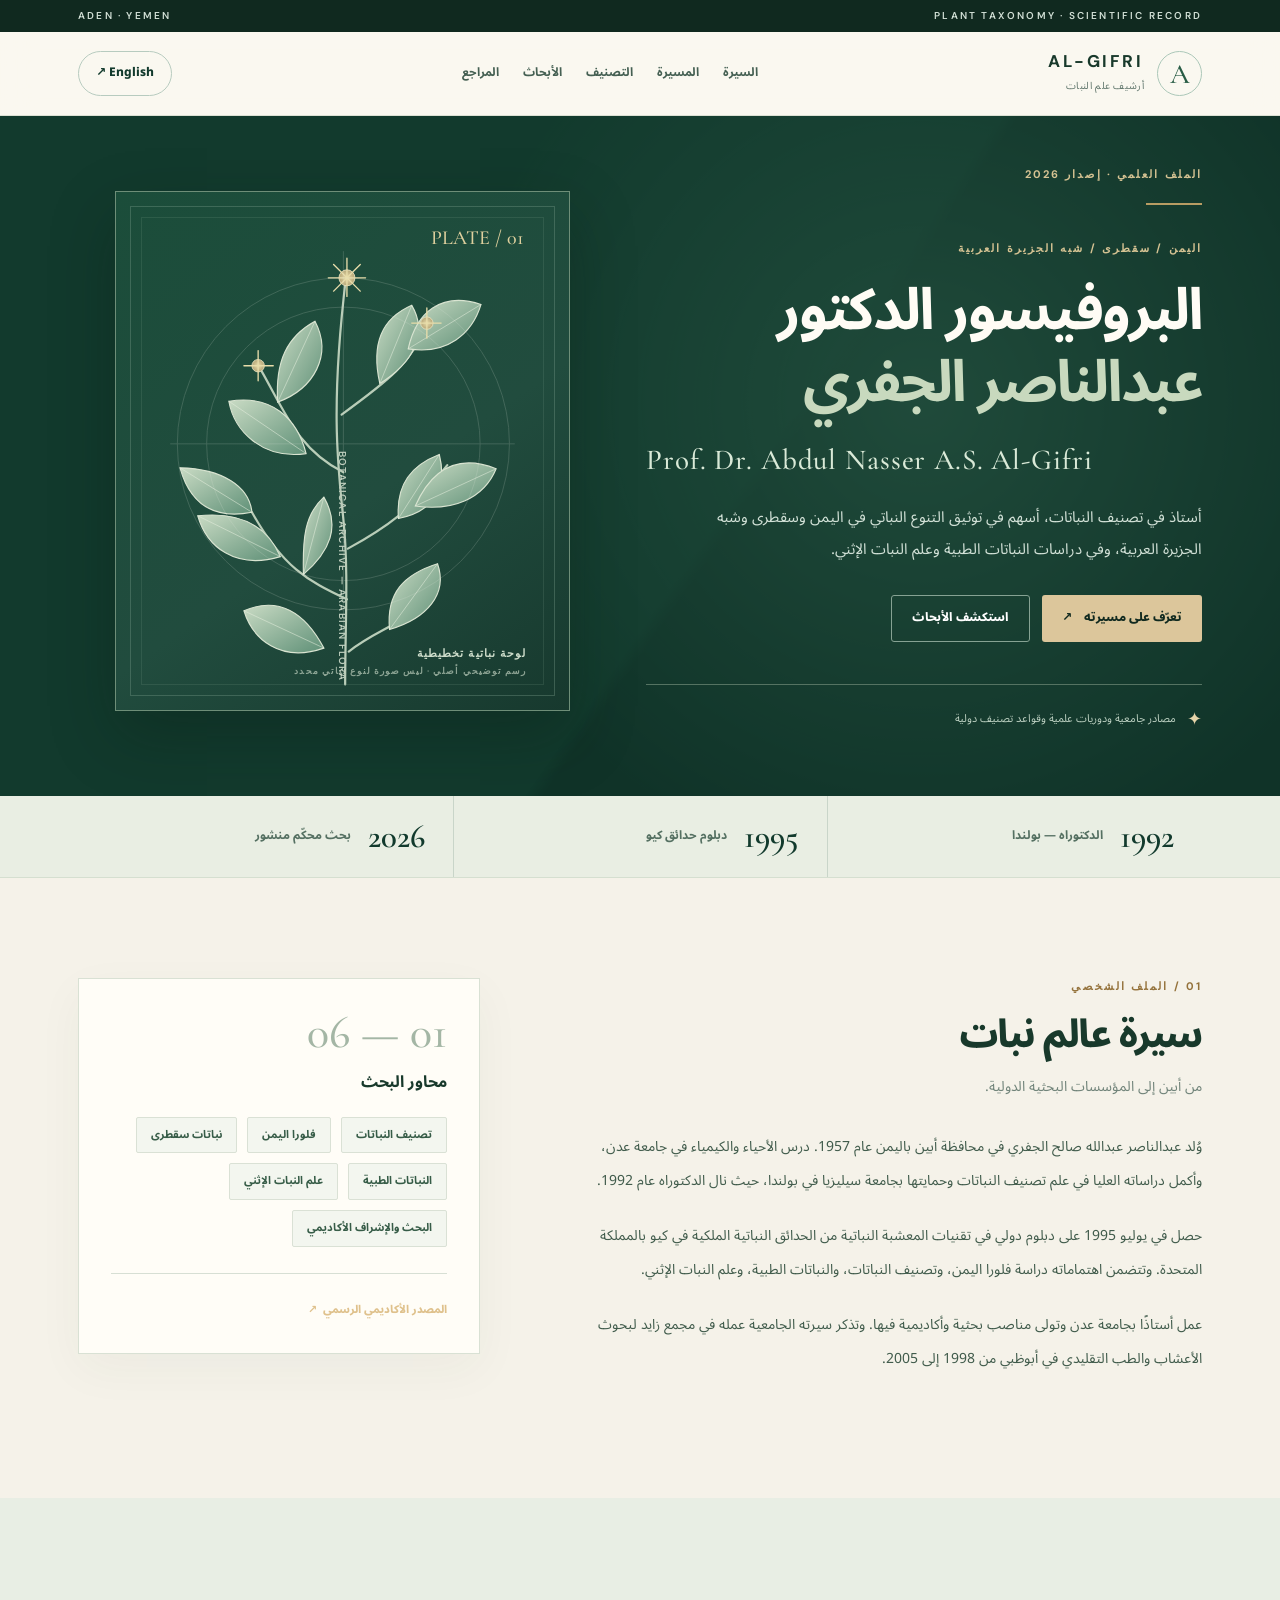
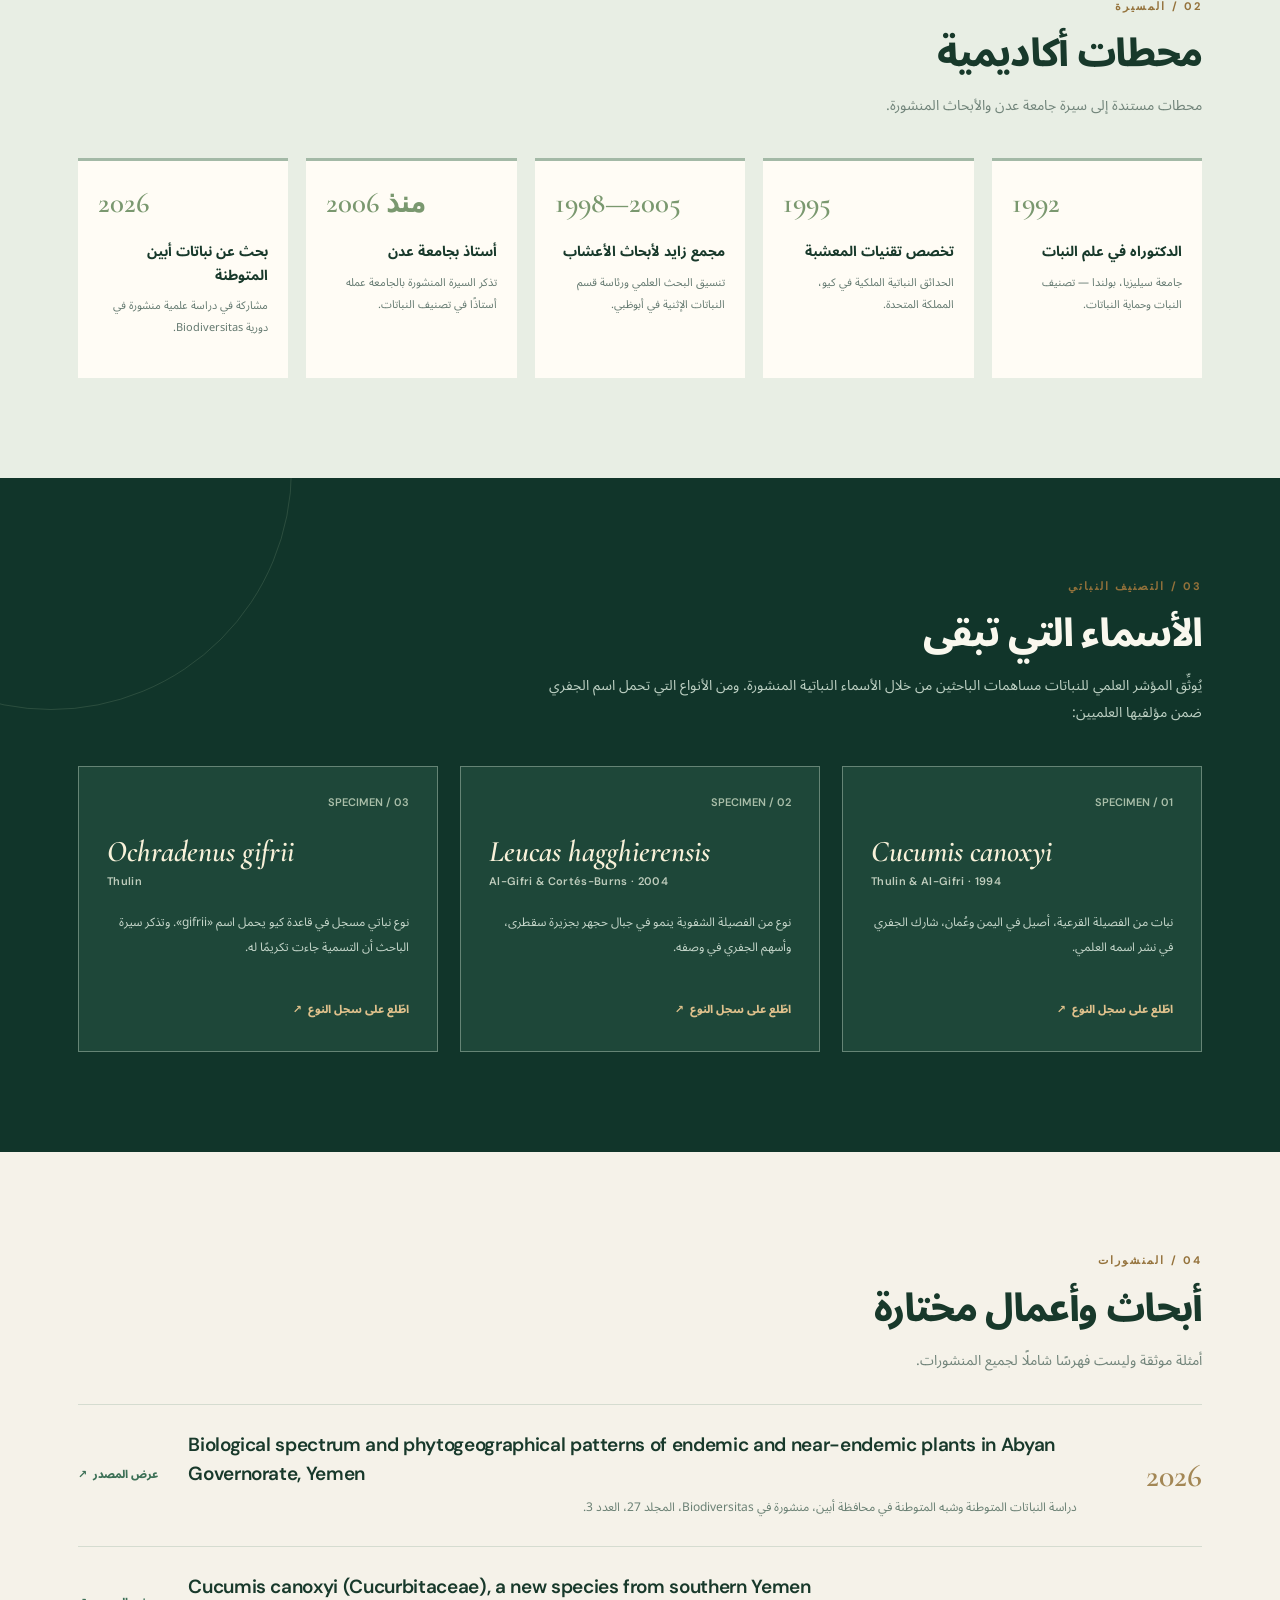
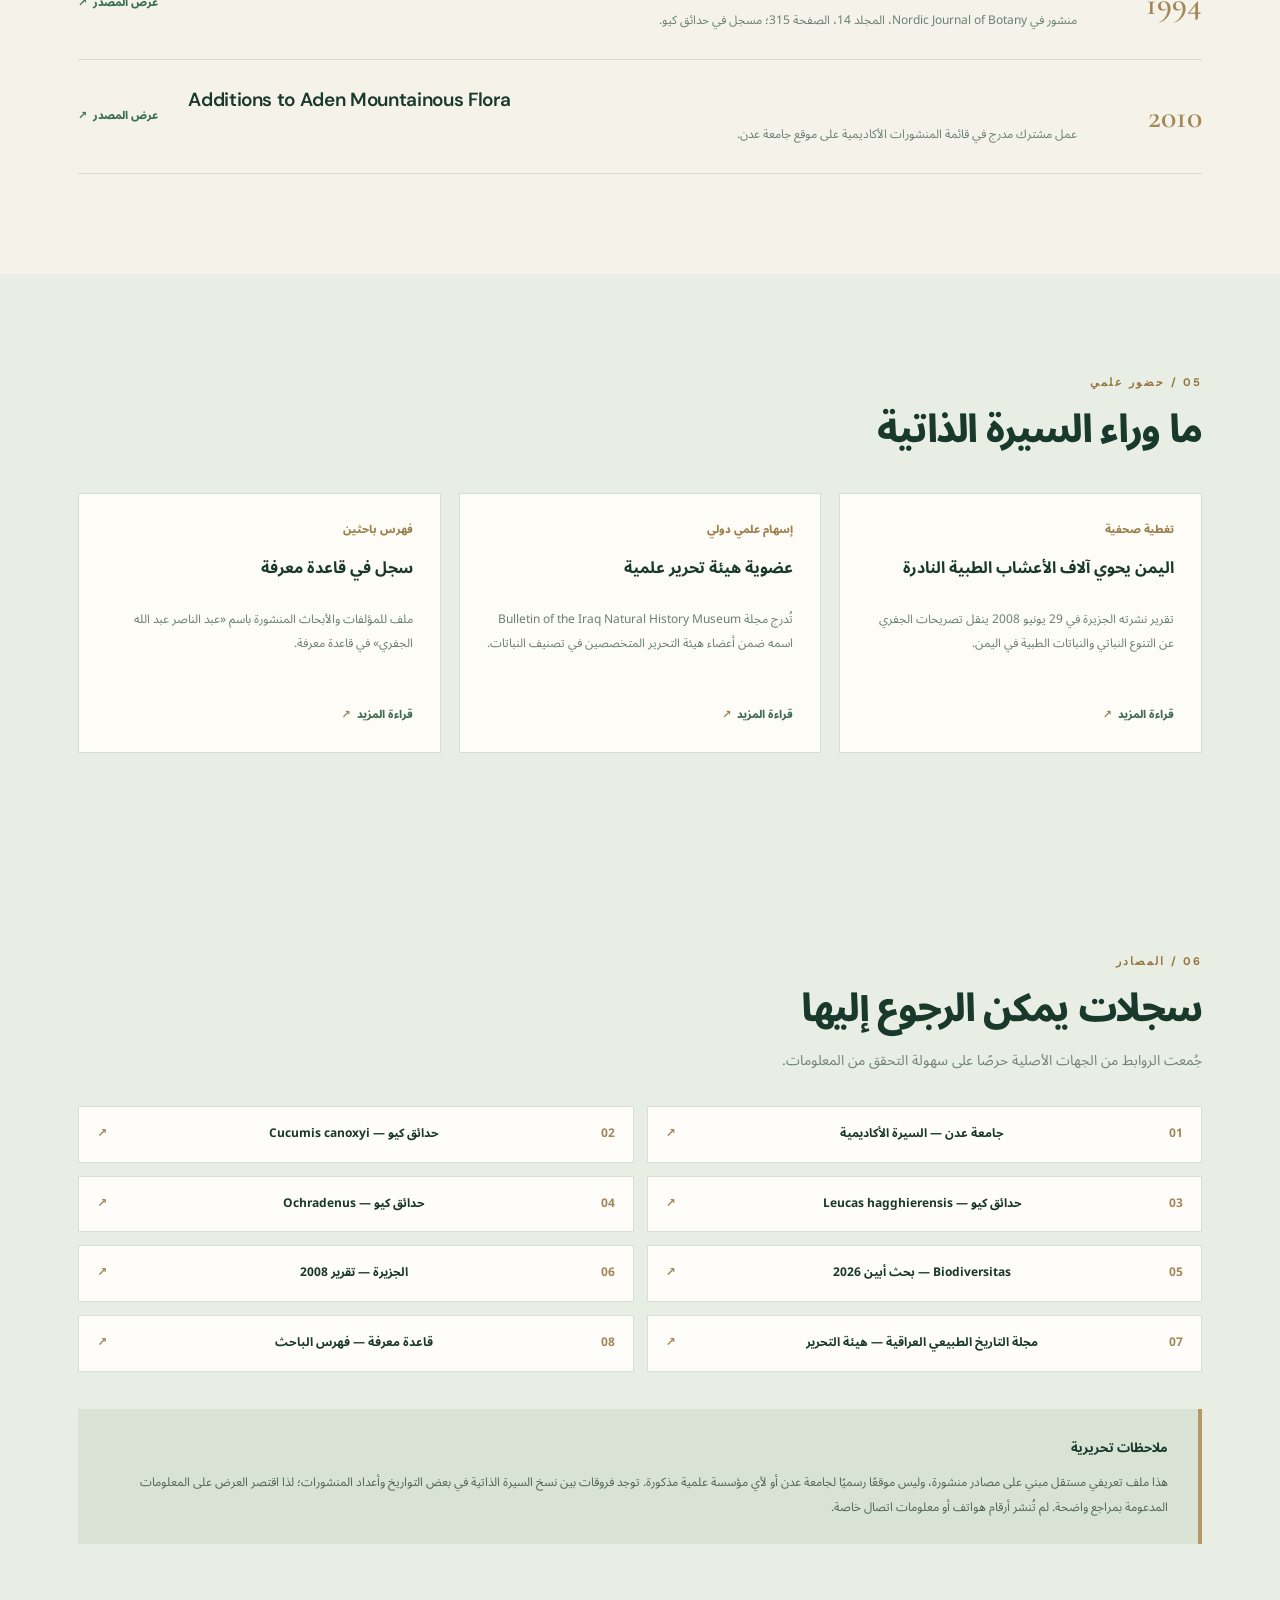
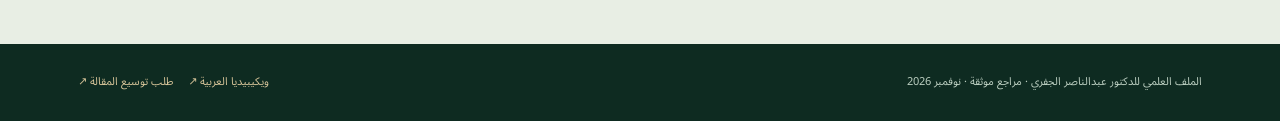
==== commit 9fd8c159: "Refresh stylesheet cache after mobile RTL fix" ====
--- a/index.html
+++ b/index.html
@@ -1 +1 @@
-<!doctype html><html lang="ar" dir="rtl"><head><meta charset="utf-8"><meta name="viewport" content="width=device-width, initial-scale=1"><meta name="color-scheme" content="light"><meta name="theme-color" content="#123a2d"><meta name="description" content="الملف العلمي للدكتور عبدالناصر الجفري، أستاذ تصنيف النباتات بجامعة عدن؛ مؤهلاته الأكاديمية، إسهاماته في تسمية النباتات، والأبحاث والمراجع الموثقة."><meta name="robots" content="index,follow"><link rel="canonical" href="https://algifri1.github.io/abdul-nasser-al-gifri/"><link rel="alternate" hreflang="ar" href="https://algifri1.github.io/abdul-nasser-al-gifri/"><link rel="alternate" hreflang="en" href="https://algifri1.github.io/abdul-nasser-al-gifri/en/"><link rel="alternate" hreflang="x-default" href="https://algifri1.github.io/abdul-nasser-al-gifri/"><meta property="og:type" content="profile"><meta property="og:title" content="عبدالناصر الجفري | باحث في علم النبات"><meta property="og:description" content="الملف العلمي للدكتور عبدالناصر الجفري، أستاذ تصنيف النباتات بجامعة عدن؛ مؤهلاته الأكاديمية، إسهاماته في تسمية النباتات، والأبحاث والمراجع الموثقة."><meta property="og:url" content="https://algifri1.github.io/abdul-nasser-al-gifri/"><meta property="og:locale" content="ar_SA"><link rel="stylesheet" href="style.css"><script type="application/ld+json">{"@context":"https://schema.org","@type":"Person","name":"Abdul Nasser A.S. Al-Gifri","alternateName":["عبدالناصر عبدالله صالح الجفري","عبد الناصر الجفري"],"birthDate":"1957-05-07","nationality":"Yemeni","jobTitle":"Professor of Plant Taxonomy","affiliation":{"@type":"CollegeOrUniversity","name":"University of Aden"},"knowsAbout":["Plant taxonomy","Flora of Yemen","Socotra botany","Ethnobotany"],"sameAs":["https://ar.wikipedia.org/wiki/عبد_الناصر_الجفري","https://www.wikidata.org/wiki/Q13229378","https://www.aden-univ.net/stuffdet/910"],"description":"الملف العلمي للدكتور عبدالناصر الجفري، أستاذ تصنيف النباتات بجامعة عدن؛ مؤهلاته الأكاديمية، إسهاماته في تسمية النباتات، والأبحاث والمراجع الموثقة."}</script><title>عبدالناصر الجفري | باحث في علم النبات</title></head><body lang="ar"><a class="sr-only" href="#main">انتقل إلى المحتوى</a><div class="sitebar"><div class="wrap"><span>PLANT TAXONOMY · SCIENTIFIC RECORD</span><span>ADEN · YEMEN</span></div></div><header class="header"><div class="wrap headerline"><a class="brand" href="#top" aria-label="أرشيف علم النبات"><span class="brandmark">A</span><span><b class="brandname">AL-GIFRI</b><small class="brandsub">أرشيف علم النبات</small></span></a><nav aria-label="روابط الصفحة" class="nav"><a href="#about">السيرة</a><a href="#journey">المسيرة</a><a href="#taxonomy">التصنيف</a><a href="#research">الأبحاث</a><a href="#references">المراجع</a></nav><a class="lang-toggle" href="https://algifri1.github.io/abdul-nasser-al-gifri/en/" hreflang="en" aria-label="English version">English ↗</a></div></header><main id="main"><section class="hero" id="top"><div class="wrap"><div class="hero-copy"><div class="micro">الملف العلمي · إصدار 2026</div><span class="small-rule"></span><span class="micro">اليمن  /  سقطرى  /  شبه الجزيرة العربية</span><h1>البروفيسور الدكتور<br><em>عبدالناصر الجفري</em></h1><div class="roman" dir="ltr">Prof. Dr. Abdul Nasser A.S. Al-Gifri</div><p class="desc">أستاذ في تصنيف النباتات، أسهم في توثيق التنوع النباتي في اليمن وسقطرى وشبه الجزيرة العربية، وفي دراسات النباتات الطبية وعلم النبات الإثني.</p><div class="hero-links"><a href="#about" class="btn btn-light">تعرّف على مسيرته <span aria-hidden="true">↗</span></a><a href="#research" class="btn btn-outline">استكشف الأبحاث</a></div><div class="hero-proof"><b aria-hidden="true">✦</b>مصادر جامعية ودوريات علمية وقواعد تصنيف دولية</div></div><figure class="study"><div class="study-bg"><span class="study-no">PLATE / 01</span><svg class="study-svg" xmlns="http://www.w3.org/2000/svg" viewBox="0 0 440 560" role="img" aria-label="Original line drawing of an ornamental botanical branch"><defs><linearGradient id="leaf" x1="0" y1="0" x2="1" y2="1"><stop stop-color="#c9dbc4"/><stop offset="1" stop-color="#5f9077"/></linearGradient><radialGradient id="petal"><stop stop-color="#e8dbab"/><stop offset="1" stop-color="#b6a778"/></radialGradient></defs><g fill="none" stroke="#b9cdb8" stroke-width="2.5" stroke-linecap="round"><path d="M223 549 C223 482 227 421 221 363 S206 238 224 90"/><path d="M225 453C180 432 153 417 118 355"/><path d="M226 396C268 373 300 351 338 302"/><path d="M221 310C169 284 155 241 126 191"/><path d="M219 245C270 208 299 186 314 144"/><path d="M227 512C261 485 291 482 311 452"/></g><g fill="url(#leaf)" stroke="#d9e4d1" stroke-width="1.3"><path d="M118 355C77 363 49 348 37 305C85 306 115 326 118 355Z"/><path d="M150 405C99 420 67 394 57 359C105 354 135 370 150 405Z"/><path d="M176 425C175 385 177 358 199 338C218 371 206 399 176 425Z"/><path d="M283 362C280 323 298 302 329 290C339 330 320 355 283 362Z"/><path d="M302 348C344 354 379 340 393 306C345 287 318 312 302 348Z"/><path d="M179 289C129 296 98 263 92 230C140 222 169 249 179 289Z"/><path d="M147 231C144 184 158 157 189 140C209 178 188 216 147 231Z"/><path d="M262 210C252 165 264 137 298 122C317 154 299 187 262 210Z"/><path d="M294 171C338 178 366 154 376 121C331 106 303 130 294 171Z"/><path d="M273 487C269 446 289 425 327 413C339 447 315 475 273 487Z"/><path d="M199 508C150 525 119 498 109 466C148 449 178 468 199 508Z"/></g><g fill="none" stroke="#e4efde" opacity=".6" stroke-width="1"><path d="M37 305L118 355M57 359L150 405M199 338L176 425M329 290L283 362M393 306L302 348M92 230L179 289M189 140L147 231M298 122L262 210M376 121L294 171M327 413L273 487M109 466L199 508"/></g><g fill="url(#petal)" stroke="#e8e0bd"><circle cx="225" cy="91" r="9"/><circle cx="315" cy="142" r="7"/><circle cx="125" cy="190" r="7"/></g><g fill="none" stroke="#e8ddaa" stroke-width="1.5" stroke-linecap="round"><path d="M225 69V112M204 91H246M210 76L240 106M240 76L210 106M315 125V159M298 142H331M125 173V207M109 190H142"/></g><g fill="none" stroke="#e4e9df" opacity=".19" stroke-width="1"><circle cx="221" cy="278" r="187"/><circle cx="221" cy="278" r="154"/><path d="M221 61V496M26 278H414"/></g></svg><figcaption class="study-caption">لوحة نباتية تخطيطية<br><span style="opacity:.63;font-size:9px">رسم توضيحي أصلي · ليس صورة لنوع نباتي محدد</span></figcaption></div><span class="study-side">BOTANICAL ARCHIVE — ARABIAN FLORA</span></figure></div></section><div class="statline"><div class="wrap stats"><div class="stat"><strong>1992</strong><small>الدكتوراه — بولندا</small></div><div class="stat"><strong>1995</strong><small>دبلوم حدائق كيو</small></div><div class="stat"><strong>2026</strong><small>بحث محكّم منشور</small></div></div></div><section class="section" id="about"><div class="wrap cols"><div><div class="eyebrow">01 / الملف الشخصي</div><h2 class="h2">سيرة عالم نبات</h2><p class="section-sub">من أبين إلى المؤسسات البحثية الدولية.</p><div class="bodycopy" style="margin-top:30px"><p>وُلد عبدالناصر عبدالله صالح الجفري في محافظة أبين باليمن عام 1957. درس الأحياء والكيمياء في جامعة عدن، وأكمل دراساته العليا في علم تصنيف النباتات وحمايتها بجامعة سيليزيا في بولندا، حيث نال الدكتوراه عام 1992.</p><p>حصل في يوليو 1995 على دبلوم دولي في تقنيات المعشبة النباتية من الحدائق النباتية الملكية في كيو بالمملكة المتحدة. وتتضمن اهتماماته دراسة فلورا اليمن، وتصنيف النباتات، والنباتات الطبية، وعلم النبات الإثني.</p><p>عمل أستاذًا بجامعة عدن وتولى مناصب بحثية وأكاديمية فيها. وتذكر سيرته الجامعية عمله في مجمع زايد لبحوث الأعشاب والطب التقليدي في أبوظبي من 1998 إلى 2005.</p></div></div><aside class="sidepanel"><div class="index">01 — 06</div><h3>محاور البحث</h3><div class="topics"><span class="topic">تصنيف النباتات</span><span class="topic">فلورا اليمن</span><span class="topic">نباتات سقطرى</span><span class="topic">النباتات الطبية</span><span class="topic">علم النبات الإثني</span><span class="topic">البحث والإشراف الأكاديمي</span></div><div style="border-top:1px solid #d7dfd4;margin-top:26px;padding-top:20px"><a href="https://www.aden-univ.net/stuffdet/910" target="_blank" rel="noopener noreferrer" class="source-link">المصدر الأكاديمي الرسمي <span aria-hidden="true">↗</span></a></div></aside></div></section><section class="section dark" id="journey"><div class="wrap"><div class="eyebrow">02 / المسيرة</div><h2 class="h2">محطات أكاديمية</h2><p class="section-sub">محطات مستندة إلى سيرة جامعة عدن والأبحاث المنشورة.</p><div class="timeline"><article class="milestone"><div class="year" dir="ltr">1992</div><h3>الدكتوراه في علم النبات</h3><p>جامعة سيليزيا، بولندا — تصنيف النبات وحماية النباتات.</p></article><article class="milestone"><div class="year" dir="ltr">1995</div><h3>تخصص تقنيات المعشبة</h3><p>الحدائق النباتية الملكية في كيو، المملكة المتحدة.</p></article><article class="milestone"><div class="year" dir="ltr">1998—2005</div><h3>مجمع زايد لأبحاث الأعشاب</h3><p>تنسيق البحث العلمي ورئاسة قسم النباتات الإثنية في أبوظبي.</p></article><article class="milestone"><div class="year" dir="ltr">منذ 2006</div><h3>أستاذ بجامعة عدن</h3><p>تذكر السيرة المنشورة بالجامعة عمله أستاذًا في تصنيف النباتات.</p></article><article class="milestone"><div class="year" dir="ltr">2026</div><h3>بحث عن نباتات أبين المتوطنة</h3><p>مشاركة في دراسة علمية منشورة في دورية Biodiversitas.</p></article></div></div></section><section class="section tax-section" id="taxonomy"><div class="wrap"><div class="eyebrow">03 / التصنيف النباتي</div><h2 class="h2">الأسماء التي تبقى</h2><p class="section-sub">يُوثِّق المؤشر العلمي للنباتات مساهمات الباحثين من خلال الأسماء النباتية المنشورة. ومن الأنواع التي تحمل اسم الجفري ضمن مؤلفيها العلميين:</p><div class="tax-grid"><article class="tax-card"><div class="num">SPECIMEN / 01</div><h3 lang="en">Cucumis canoxyi</h3><div class="author" dir="ltr">Thulin &amp; Al-Gifri  ·  1994</div><p>نبات من الفصيلة القرعية، أصيل في اليمن وعُمان، شارك الجفري في نشر اسمه العلمي.</p><a href="https://powo.science.kew.org/taxon/978922-1" target="_blank" rel="noopener noreferrer" class="source-link">اطّلع على سجل النوع <span aria-hidden="true">↗</span></a></article><article class="tax-card"><div class="num">SPECIMEN / 02</div><h3 lang="en">Leucas hagghierensis</h3><div class="author" dir="ltr">Al-Gifri &amp; Cortés-Burns  ·  2004</div><p>نوع من الفصيلة الشفوية ينمو في جبال حجهر بجزيرة سقطرى، وأسهم الجفري في وصفه.</p><a href="https://powo.science.kew.org/taxon/urn:lsid:ipni.org:names:77065900-1" target="_blank" rel="noopener noreferrer" class="source-link">اطّلع على سجل النوع <span aria-hidden="true">↗</span></a></article><article class="tax-card"><div class="num">SPECIMEN / 03</div><h3 lang="en">Ochradenus gifrii</h3><div class="author" dir="ltr">Thulin</div><p>نوع نباتي مسجل في قاعدة كيو يحمل اسم «gifrii». وتذكر سيرة الباحث أن التسمية جاءت تكريمًا له.</p><a href="https://powo.science.kew.org/taxon/urn:lsid:ipni.org:names:33306-1" target="_blank" rel="noopener noreferrer" class="source-link">اطّلع على سجل النوع <span aria-hidden="true">↗</span></a></article></div></div></section><section class="section" id="research"><div class="wrap"><div class="eyebrow">04 / المنشورات</div><h2 class="h2">أبحاث وأعمال مختارة</h2><p class="section-sub">أمثلة موثقة وليست فهرسًا شاملًا لجميع المنشورات.</p><div class="paperlist"><article class="paper"><div class="paper-year">2026</div><div><h3 lang="en">Biological spectrum and phytogeographical patterns of endemic and near-endemic plants in Abyan Governorate, Yemen</h3><p>دراسة النباتات المتوطنة وشبه المتوطنة في محافظة أبين، منشورة في Biodiversitas، المجلد 27، العدد 3.</p></div><a href="https://smujo.id/biodiv/article/view/24245" target="_blank" rel="noopener noreferrer" class="source-link">عرض المصدر <span aria-hidden="true">↗</span></a></article><article class="paper"><div class="paper-year">1994</div><div><h3 lang="en">Cucumis canoxyi (Cucurbitaceae), a new species from southern Yemen</h3><p>منشور في Nordic Journal of Botany، المجلد 14، الصفحة 315؛ مسجل في حدائق كيو.</p></div><a href="https://powo.science.kew.org/taxon/978922-1" target="_blank" rel="noopener noreferrer" class="source-link">عرض المصدر <span aria-hidden="true">↗</span></a></article><article class="paper"><div class="paper-year">2010</div><div><h3 lang="en">Additions to Aden Mountainous Flora</h3><p>عمل مشترك مدرج في قائمة المنشورات الأكاديمية على موقع جامعة عدن.</p></div><a href="https://www.aden-univ.net/stuffdet/910" target="_blank" rel="noopener noreferrer" class="source-link">عرض المصدر <span aria-hidden="true">↗</span></a></article></div></div></section><section class="section dark" id="coverage"><div class="wrap"><div class="eyebrow">05 / حضور علمي</div><h2 class="h2">ما وراء السيرة الذاتية</h2><div class="coverage-grid"><article class="coverage-card"><span>تغطية صحفية</span><h3>اليمن يحوي آلاف الأعشاب الطبية النادرة</h3><p>تقرير نشرته الجزيرة في 29 يونيو 2008 ينقل تصريحات الجفري عن التنوع النباتي والنباتات الطبية في اليمن.</p><a href="https://www.aljazeera.net/misc/2008/6/29/اليمن-يحوي-آلاف-الأعشاب-الطبية" target="_blank" rel="noopener noreferrer" class="source-link">قراءة المزيد <span aria-hidden="true">↗</span></a></article><article class="coverage-card"><span>إسهام علمي دولي</span><h3>عضوية هيئة تحرير علمية</h3><p>تُدرج مجلة Bulletin of the Iraq Natural History Museum اسمه ضمن أعضاء هيئة التحرير المتخصصين في تصنيف النباتات.</p><a href="https://www.jnhm.uobaghdad.edu.iq/index.php/BINHM/EditorialBoard" target="_blank" rel="noopener noreferrer" class="source-link">قراءة المزيد <span aria-hidden="true">↗</span></a></article><article class="coverage-card"><span>فهرس باحثين</span><h3>سجل في قاعدة معرفة</h3><p>ملف للمؤلفات والأبحاث المنشورة باسم «عبد الناصر عبد الله الجفري» في قاعدة معرفة.</p><a href="https://search.emarefa.net/ar/detail/AFD-198395-al-jafri-abd-al-nasir-abd-allah" target="_blank" rel="noopener noreferrer" class="source-link">قراءة المزيد <span aria-hidden="true">↗</span></a></article></div></div></section><section class="section refs-section" id="references"><div class="wrap"><div class="eyebrow">06 / المصادر</div><h2 class="h2">سجلات يمكن الرجوع إليها</h2><p class="section-sub">جُمعت الروابط من الجهات الأصلية حرصًا على سهولة التحقق من المعلومات.</p><div class="ref-grid"><a href="https://www.aden-univ.net/stuffdet/910" class="ref-link" target="_blank" rel="noopener noreferrer"><span>01</span><b>جامعة عدن — السيرة الأكاديمية</b><span aria-hidden="true">↗</span></a><a href="https://powo.science.kew.org/taxon/978922-1" class="ref-link" target="_blank" rel="noopener noreferrer"><span>02</span><b>حدائق كيو — Cucumis canoxyi</b><span aria-hidden="true">↗</span></a><a href="https://powo.science.kew.org/taxon/urn:lsid:ipni.org:names:77065900-1" class="ref-link" target="_blank" rel="noopener noreferrer"><span>03</span><b>حدائق كيو — Leucas hagghierensis</b><span aria-hidden="true">↗</span></a><a href="https://powo.science.kew.org/taxon/urn:lsid:ipni.org:names:33306-1" class="ref-link" target="_blank" rel="noopener noreferrer"><span>04</span><b>حدائق كيو — Ochradenus</b><span aria-hidden="true">↗</span></a><a href="https://smujo.id/biodiv/article/view/24245" class="ref-link" target="_blank" rel="noopener noreferrer"><span>05</span><b>Biodiversitas — بحث أبين 2026</b><span aria-hidden="true">↗</span></a><a href="https://www.aljazeera.net/misc/2008/6/29/اليمن-يحوي-آلاف-الأعشاب-الطبية" class="ref-link" target="_blank" rel="noopener noreferrer"><span>06</span><b>الجزيرة — تقرير 2008</b><span aria-hidden="true">↗</span></a><a href="https://www.jnhm.uobaghdad.edu.iq/index.php/BINHM/EditorialBoard" class="ref-link" target="_blank" rel="noopener noreferrer"><span>07</span><b>مجلة التاريخ الطبيعي العراقية — هيئة التحرير</b><span aria-hidden="true">↗</span></a><a href="https://search.emarefa.net/ar/detail/AFD-198395-al-jafri-abd-al-nasir-abd-allah" class="ref-link" target="_blank" rel="noopener noreferrer"><span>08</span><b>قاعدة معرفة — فهرس الباحث</b><span aria-hidden="true">↗</span></a></div><div class="editorial"><strong>ملاحظات تحريرية</strong><p>هذا ملف تعريفي مستقل مبني على مصادر منشورة، وليس موقعًا رسميًا لجامعة عدن أو لأي مؤسسة علمية مذكورة. توجد فروقات بين نسخ السيرة الذاتية في بعض التواريخ وأعداد المنشورات؛ لذا اقتصر العرض على المعلومات المدعومة بمراجع واضحة. لم تُنشر أرقام هواتف أو معلومات اتصال خاصة.</p></div></div></section></main><footer class="footer"><div class="wrap"><small>الملف العلمي للدكتور عبدالناصر الجفري · مراجع موثقة · نوفمبر 2026</small><div class="footer-links"><a href="https://ar.wikipedia.org/wiki/عبد_الناصر_الجفري" target="_blank" rel="noopener noreferrer" class="">ويكيبيديا العربية <span aria-hidden="true">↗</span></a><a href="https://ar.wikipedia.org/wiki/نقاش:عبد_الناصر_الجفري" target="_blank" rel="noopener noreferrer" class="">طلب توسيع المقالة <span aria-hidden="true">↗</span></a></div></div></footer></body></html>+<!doctype html><html lang="ar" dir="rtl"><head><meta name="google-site-verification" content="2XiEJHwGFgovKPRh8cUzv8OMNizSTPfN7Kty7sO5dKM" /><meta charset="utf-8"><meta name="viewport" content="width=device-width, initial-scale=1"><meta name="color-scheme" content="light"><meta name="theme-color" content="#123a2d"><meta name="description" content="الملف العلمي للدكتور عبدالناصر الجفري، أستاذ تصنيف النباتات بجامعة عدن؛ مؤهلاته الأكاديمية، إسهاماته في تسمية النباتات، والأبحاث والمراجع الموثقة."><meta name="robots" content="index,follow"><link rel="canonical" href="https://algifri1.github.io/abdul-nasser-al-gifri/"><link rel="alternate" hreflang="ar" href="https://algifri1.github.io/abdul-nasser-al-gifri/"><link rel="alternate" hreflang="en" href="https://algifri1.github.io/abdul-nasser-al-gifri/en/"><link rel="alternate" hreflang="x-default" href="https://algifri1.github.io/abdul-nasser-al-gifri/"><meta property="og:type" content="profile"><meta property="og:title" content="عبدالناصر الجفري | باحث في علم النبات"><meta property="og:description" content="الملف العلمي للدكتور عبدالناصر الجفري، أستاذ تصنيف النباتات بجامعة عدن؛ مؤهلاته الأكاديمية، إسهاماته في تسمية النباتات، والأبحاث والمراجع الموثقة."><meta property="og:url" content="https://algifri1.github.io/abdul-nasser-al-gifri/"><meta property="og:locale" content="ar_SA"><link rel="stylesheet" href="style.css?v=mobile-rtl-fix-20261111"><script type="application/ld+json">{"@context":"https://schema.org","@type":"Person","name":"Abdul Nasser A.S. Al-Gifri","alternateName":["عبدالناصر عبدالله صالح الجفري","عبد الناصر الجفري"],"birthDate":"1957-05-07","nationality":"Yemeni","jobTitle":"Professor of Plant Taxonomy","affiliation":{"@type":"CollegeOrUniversity","name":"University of Aden"},"knowsAbout":["Plant taxonomy","Flora of Yemen","Socotra botany","Ethnobotany"],"sameAs":["https://ar.wikipedia.org/wiki/عبد_الناصر_الجفري","https://www.wikidata.org/wiki/Q13229378","https://www.aden-univ.net/stuffdet/910"],"description":"الملف العلمي للدكتور عبدالناصر الجفري، أستاذ تصنيف النباتات بجامعة عدن؛ مؤهلاته الأكاديمية، إسهاماته في تسمية النباتات، والأبحاث والمراجع الموثقة."}</script><title>عبدالناصر الجفري | باحث في علم النبات</title></head><body lang="ar"><a class="sr-only" href="#main">انتقل إلى المحتوى</a><div class="sitebar"><div class="wrap"><span>PLANT TAXONOMY · SCIENTIFIC RECORD</span><span>ADEN · YEMEN</span></div></div><header class="header"><div class="wrap headerline"><a class="brand" href="#top" aria-label="أرشيف علم النبات"><span class="brandmark">A</span><span><b class="brandname">AL-GIFRI</b><small class="brandsub">أرشيف علم النبات</small></span></a><nav aria-label="روابط الصفحة" class="nav"><a href="#about">السيرة</a><a href="#journey">المسيرة</a><a href="#taxonomy">التصنيف</a><a href="#research">الأبحاث</a><a href="#references">المراجع</a></nav><a class="lang-toggle" href="https://algifri1.github.io/abdul-nasser-al-gifri/en/" hreflang="en" aria-label="English version">English ↗</a></div></header><main id="main"><section class="hero" id="top"><div class="wrap"><div class="hero-copy"><div class="micro">الملف العلمي · إصدار 2026</div><span class="small-rule"></span><span class="micro">اليمن  /  سقطرى  /  شبه الجزيرة العربية</span><h1>البروفيسور الدكتور<br><em>عبدالناصر الجفري</em></h1><div class="roman" dir="ltr">Prof. Dr. Abdul Nasser A.S. Al-Gifri</div><p class="desc">أستاذ في تصنيف النباتات، أسهم في توثيق التنوع النباتي في اليمن وسقطرى وشبه الجزيرة العربية، وفي دراسات النباتات الطبية وعلم النبات الإثني.</p><div class="hero-links"><a href="#about" class="btn btn-light">تعرّف على مسيرته <span aria-hidden="true">↗</span></a><a href="#research" class="btn btn-outline">استكشف الأبحاث</a></div><div class="hero-proof"><b aria-hidden="true">✦</b>مصادر جامعية ودوريات علمية وقواعد تصنيف دولية</div></div><figure class="study"><div class="study-bg"><span class="study-no">PLATE / 01</span><svg class="study-svg" xmlns="http://www.w3.org/2000/svg" viewBox="0 0 440 560" role="img" aria-label="Original line drawing of an ornamental botanical branch"><defs><linearGradient id="leaf" x1="0" y1="0" x2="1" y2="1"><stop stop-color="#c9dbc4"/><stop offset="1" stop-color="#5f9077"/></linearGradient><radialGradient id="petal"><stop stop-color="#e8dbab"/><stop offset="1" stop-color="#b6a778"/></radialGradient></defs><g fill="none" stroke="#b9cdb8" stroke-width="2.5" stroke-linecap="round"><path d="M223 549 C223 482 227 421 221 363 S206 238 224 90"/><path d="M225 453C180 432 153 417 118 355"/><path d="M226 396C268 373 300 351 338 302"/><path d="M221 310C169 284 155 241 126 191"/><path d="M219 245C270 208 299 186 314 144"/><path d="M227 512C261 485 291 482 311 452"/></g><g fill="url(#leaf)" stroke="#d9e4d1" stroke-width="1.3"><path d="M118 355C77 363 49 348 37 305C85 306 115 326 118 355Z"/><path d="M150 405C99 420 67 394 57 359C105 354 135 370 150 405Z"/><path d="M176 425C175 385 177 358 199 338C218 371 206 399 176 425Z"/><path d="M283 362C280 323 298 302 329 290C339 330 320 355 283 362Z"/><path d="M302 348C344 354 379 340 393 306C345 287 318 312 302 348Z"/><path d="M179 289C129 296 98 263 92 230C140 222 169 249 179 289Z"/><path d="M147 231C144 184 158 157 189 140C209 178 188 216 147 231Z"/><path d="M262 210C252 165 264 137 298 122C317 154 299 187 262 210Z"/><path d="M294 171C338 178 366 154 376 121C331 106 303 130 294 171Z"/><path d="M273 487C269 446 289 425 327 413C339 447 315 475 273 487Z"/><path d="M199 508C150 525 119 498 109 466C148 449 178 468 199 508Z"/></g><g fill="none" stroke="#e4efde" opacity=".6" stroke-width="1"><path d="M37 305L118 355M57 359L150 405M199 338L176 425M329 290L283 362M393 306L302 348M92 230L179 289M189 140L147 231M298 122L262 210M376 121L294 171M327 413L273 487M109 466L199 508"/></g><g fill="url(#petal)" stroke="#e8e0bd"><circle cx="225" cy="91" r="9"/><circle cx="315" cy="142" r="7"/><circle cx="125" cy="190" r="7"/></g><g fill="none" stroke="#e8ddaa" stroke-width="1.5" stroke-linecap="round"><path d="M225 69V112M204 91H246M210 76L240 106M240 76L210 106M315 125V159M298 142H331M125 173V207M109 190H142"/></g><g fill="none" stroke="#e4e9df" opacity=".19" stroke-width="1"><circle cx="221" cy="278" r="187"/><circle cx="221" cy="278" r="154"/><path d="M221 61V496M26 278H414"/></g></svg><figcaption class="study-caption">لوحة نباتية تخطيطية<br><span style="opacity:.63;font-size:9px">رسم توضيحي أصلي · ليس صورة لنوع نباتي محدد</span></figcaption></div><span class="study-side">BOTANICAL ARCHIVE — ARABIAN FLORA</span></figure></div></section><div class="statline"><div class="wrap stats"><div class="stat"><strong>1992</strong><small>الدكتوراه — بولندا</small></div><div class="stat"><strong>1995</strong><small>دبلوم حدائق كيو</small></div><div class="stat"><strong>2026</strong><small>بحث محكّم منشور</small></div></div></div><section class="section" id="about"><div class="wrap cols"><div><div class="eyebrow">01 / الملف الشخصي</div><h2 class="h2">سيرة عالم نبات</h2><p class="section-sub">من أبين إلى المؤسسات البحثية الدولية.</p><div class="bodycopy" style="margin-top:30px"><p>وُلد عبدالناصر عبدالله صالح الجفري في محافظة أبين باليمن عام 1957. درس الأحياء والكيمياء في جامعة عدن، وأكمل دراساته العليا في علم تصنيف النباتات وحمايتها بجامعة سيليزيا في بولندا، حيث نال الدكتوراه عام 1992.</p><p>حصل في يوليو 1995 على دبلوم دولي في تقنيات المعشبة النباتية من الحدائق النباتية الملكية في كيو بالمملكة المتحدة. وتتضمن اهتماماته دراسة فلورا اليمن، وتصنيف النباتات، والنباتات الطبية، وعلم النبات الإثني.</p><p>عمل أستاذًا بجامعة عدن وتولى مناصب بحثية وأكاديمية فيها. وتذكر سيرته الجامعية عمله في مجمع زايد لبحوث الأعشاب والطب التقليدي في أبوظبي من 1998 إلى 2005.</p></div></div><aside class="sidepanel"><div class="index">01 — 06</div><h3>محاور البحث</h3><div class="topics"><span class="topic">تصنيف النباتات</span><span class="topic">فلورا اليمن</span><span class="topic">نباتات سقطرى</span><span class="topic">النباتات الطبية</span><span class="topic">علم النبات الإثني</span><span class="topic">البحث والإشراف الأكاديمي</span></div><div style="border-top:1px solid #d7dfd4;margin-top:26px;padding-top:20px"><a href="https://www.aden-univ.net/stuffdet/910" target="_blank" rel="noopener noreferrer" class="source-link">المصدر الأكاديمي الرسمي <span aria-hidden="true">↗</span></a></div></aside></div></section><section class="section dark" id="journey"><div class="wrap"><div class="eyebrow">02 / المسيرة</div><h2 class="h2">محطات أكاديمية</h2><p class="section-sub">محطات مستندة إلى سيرة جامعة عدن والأبحاث المنشورة.</p><div class="timeline"><article class="milestone"><div class="year" dir="ltr">1992</div><h3>الدكتوراه في علم النبات</h3><p>جامعة سيليزيا، بولندا — تصنيف النبات وحماية النباتات.</p></article><article class="milestone"><div class="year" dir="ltr">1995</div><h3>تخصص تقنيات المعشبة</h3><p>الحدائق النباتية الملكية في كيو، المملكة المتحدة.</p></article><article class="milestone"><div class="year" dir="ltr">1998—2005</div><h3>مجمع زايد لأبحاث الأعشاب</h3><p>تنسيق البحث العلمي ورئاسة قسم النباتات الإثنية في أبوظبي.</p></article><article class="milestone"><div class="year" dir="ltr">منذ 2006</div><h3>أستاذ بجامعة عدن</h3><p>تذكر السيرة المنشورة بالجامعة عمله أستاذًا في تصنيف النباتات.</p></article><article class="milestone"><div class="year" dir="ltr">2026</div><h3>بحث عن نباتات أبين المتوطنة</h3><p>مشاركة في دراسة علمية منشورة في دورية Biodiversitas.</p></article></div></div></section><section class="section tax-section" id="taxonomy"><div class="wrap"><div class="eyebrow">03 / التصنيف النباتي</div><h2 class="h2">الأسماء التي تبقى</h2><p class="section-sub">يُوثِّق المؤشر العلمي للنباتات مساهمات الباحثين من خلال الأسماء النباتية المنشورة. ومن الأنواع التي تحمل اسم الجفري ضمن مؤلفيها العلميين:</p><div class="tax-grid"><article class="tax-card"><div class="num">SPECIMEN / 01</div><h3 lang="en">Cucumis canoxyi</h3><div class="author" dir="ltr">Thulin &amp; Al-Gifri  ·  1994</div><p>نبات من الفصيلة القرعية، أصيل في اليمن وعُمان، شارك الجفري في نشر اسمه العلمي.</p><a href="https://powo.science.kew.org/taxon/978922-1" target="_blank" rel="noopener noreferrer" class="source-link">اطّلع على سجل النوع <span aria-hidden="true">↗</span></a></article><article class="tax-card"><div class="num">SPECIMEN / 02</div><h3 lang="en">Leucas hagghierensis</h3><div class="author" dir="ltr">Al-Gifri &amp; Cortés-Burns  ·  2004</div><p>نوع من الفصيلة الشفوية ينمو في جبال حجهر بجزيرة سقطرى، وأسهم الجفري في وصفه.</p><a href="https://powo.science.kew.org/taxon/urn:lsid:ipni.org:names:77065900-1" target="_blank" rel="noopener noreferrer" class="source-link">اطّلع على سجل النوع <span aria-hidden="true">↗</span></a></article><article class="tax-card"><div class="num">SPECIMEN / 03</div><h3 lang="en">Ochradenus gifrii</h3><div class="author" dir="ltr">Thulin</div><p>نوع نباتي مسجل في قاعدة كيو يحمل اسم «gifrii». وتذكر سيرة الباحث أن التسمية جاءت تكريمًا له.</p><a href="https://powo.science.kew.org/taxon/urn:lsid:ipni.org:names:33306-1" target="_blank" rel="noopener noreferrer" class="source-link">اطّلع على سجل النوع <span aria-hidden="true">↗</span></a></article></div></div></section><section class="section" id="research"><div class="wrap"><div class="eyebrow">04 / المنشورات</div><h2 class="h2">أبحاث وأعمال مختارة</h2><p class="section-sub">أمثلة موثقة وليست فهرسًا شاملًا لجميع المنشورات.</p><div class="paperlist"><article class="paper"><div class="paper-year">2026</div><div><h3 lang="en">Biological spectrum and phytogeographical patterns of endemic and near-endemic plants in Abyan Governorate, Yemen</h3><p>دراسة النباتات المتوطنة وشبه المتوطنة في محافظة أبين، منشورة في Biodiversitas، المجلد 27، العدد 3.</p></div><a href="https://smujo.id/biodiv/article/view/24245" target="_blank" rel="noopener noreferrer" class="source-link">عرض المصدر <span aria-hidden="true">↗</span></a></article><article class="paper"><div class="paper-year">1994</div><div><h3 lang="en">Cucumis canoxyi (Cucurbitaceae), a new species from southern Yemen</h3><p>منشور في Nordic Journal of Botany، المجلد 14، الصفحة 315؛ مسجل في حدائق كيو.</p></div><a href="https://powo.science.kew.org/taxon/978922-1" target="_blank" rel="noopener noreferrer" class="source-link">عرض المصدر <span aria-hidden="true">↗</span></a></article><article class="paper"><div class="paper-year">2010</div><div><h3 lang="en">Additions to Aden Mountainous Flora</h3><p>عمل مشترك مدرج في قائمة المنشورات الأكاديمية على موقع جامعة عدن.</p></div><a href="https://www.aden-univ.net/stuffdet/910" target="_blank" rel="noopener noreferrer" class="source-link">عرض المصدر <span aria-hidden="true">↗</span></a></article></div></div></section><section class="section dark" id="coverage"><div class="wrap"><div class="eyebrow">05 / حضور علمي</div><h2 class="h2">ما وراء السيرة الذاتية</h2><div class="coverage-grid"><article class="coverage-card"><span>تغطية صحفية</span><h3>اليمن يحوي آلاف الأعشاب الطبية النادرة</h3><p>تقرير نشرته الجزيرة في 29 يونيو 2008 ينقل تصريحات الجفري عن التنوع النباتي والنباتات الطبية في اليمن.</p><a href="https://www.aljazeera.net/misc/2008/6/29/اليمن-يحوي-آلاف-الأعشاب-الطبية" target="_blank" rel="noopener noreferrer" class="source-link">قراءة المزيد <span aria-hidden="true">↗</span></a></article><article class="coverage-card"><span>إسهام علمي دولي</span><h3>عضوية هيئة تحرير علمية</h3><p>تُدرج مجلة Bulletin of the Iraq Natural History Museum اسمه ضمن أعضاء هيئة التحرير المتخصصين في تصنيف النباتات.</p><a href="https://www.jnhm.uobaghdad.edu.iq/index.php/BINHM/EditorialBoard" target="_blank" rel="noopener noreferrer" class="source-link">قراءة المزيد <span aria-hidden="true">↗</span></a></article><article class="coverage-card"><span>فهرس باحثين</span><h3>سجل في قاعدة معرفة</h3><p>ملف للمؤلفات والأبحاث المنشورة باسم «عبد الناصر عبد الله الجفري» في قاعدة معرفة.</p><a href="https://search.emarefa.net/ar/detail/AFD-198395-al-jafri-abd-al-nasir-abd-allah" target="_blank" rel="noopener noreferrer" class="source-link">قراءة المزيد <span aria-hidden="true">↗</span></a></article></div></div></section><section class="section refs-section" id="references"><div class="wrap"><div class="eyebrow">06 / المصادر</div><h2 class="h2">سجلات يمكن الرجوع إليها</h2><p class="section-sub">جُمعت الروابط من الجهات الأصلية حرصًا على سهولة التحقق من المعلومات.</p><div class="ref-grid"><a href="https://www.aden-univ.net/stuffdet/910" class="ref-link" target="_blank" rel="noopener noreferrer"><span>01</span><b>جامعة عدن — السيرة الأكاديمية</b><span aria-hidden="true">↗</span></a><a href="https://powo.science.kew.org/taxon/978922-1" class="ref-link" target="_blank" rel="noopener noreferrer"><span>02</span><b>حدائق كيو — Cucumis canoxyi</b><span aria-hidden="true">↗</span></a><a href="https://powo.science.kew.org/taxon/urn:lsid:ipni.org:names:77065900-1" class="ref-link" target="_blank" rel="noopener noreferrer"><span>03</span><b>حدائق كيو — Leucas hagghierensis</b><span aria-hidden="true">↗</span></a><a href="https://powo.science.kew.org/taxon/urn:lsid:ipni.org:names:33306-1" class="ref-link" target="_blank" rel="noopener noreferrer"><span>04</span><b>حدائق كيو — Ochradenus</b><span aria-hidden="true">↗</span></a><a href="https://smujo.id/biodiv/article/view/24245" class="ref-link" target="_blank" rel="noopener noreferrer"><span>05</span><b>Biodiversitas — بحث أبين 2026</b><span aria-hidden="true">↗</span></a><a href="https://www.aljazeera.net/misc/2008/6/29/اليمن-يحوي-آلاف-الأعشاب-الطبية" class="ref-link" target="_blank" rel="noopener noreferrer"><span>06</span><b>الجزيرة — تقرير 2008</b><span aria-hidden="true">↗</span></a><a href="https://www.jnhm.uobaghdad.edu.iq/index.php/BINHM/EditorialBoard" class="ref-link" target="_blank" rel="noopener noreferrer"><span>07</span><b>مجلة التاريخ الطبيعي العراقية — هيئة التحرير</b><span aria-hidden="true">↗</span></a><a href="https://search.emarefa.net/ar/detail/AFD-198395-al-jafri-abd-al-nasir-abd-allah" class="ref-link" target="_blank" rel="noopener noreferrer"><span>08</span><b>قاعدة معرفة — فهرس الباحث</b><span aria-hidden="true">↗</span></a></div><div class="editorial"><strong>ملاحظات تحريرية</strong><p>هذا ملف تعريفي مستقل مبني على مصادر منشورة، وليس موقعًا رسميًا لجامعة عدن أو لأي مؤسسة علمية مذكورة. توجد فروقات بين نسخ السيرة الذاتية في بعض التواريخ وأعداد المنشورات؛ لذا اقتصر العرض على المعلومات المدعومة بمراجع واضحة. لم تُنشر أرقام هواتف أو معلومات اتصال خاصة.</p></div></div></section></main><footer class="footer"><div class="wrap"><small>الملف العلمي للدكتور عبدالناصر الجفري · مراجع موثقة · نوفمبر 2026</small><div class="footer-links"><a href="https://ar.wikipedia.org/wiki/عبد_الناصر_الجفري" target="_blank" rel="noopener noreferrer" class="">ويكيبيديا العربية <span aria-hidden="true">↗</span></a><a href="https://ar.wikipedia.org/wiki/نقاش:عبد_الناصر_الجفري" target="_blank" rel="noopener noreferrer" class="">طلب توسيع المقالة <span aria-hidden="true">↗</span></a></div></div></footer></body></html>
--- a/style.css
+++ b/style.css
@@ -1 +1,10 @@
-@import url('https://fonts.googleapis.com/css2?family=DM+Sans:wght@400;500;600;700&family=Noto+Sans+Arabic:wght@400;500;600;700;800&family=Cormorant+Garamond:wght@400;500;600&display=swap');:root{--paper:#f5f2e9;--white:#fffcf5;--forest:#123a2d;--deep:#10291f;--sage:#719883;--gold:#b9995c;--text:#18392b;--dim:#5f756b;--hair:#d9dfd1}*{box-sizing:border-box}html{scroll-behavior:smooth;scroll-padding-top:100px}body{margin:0;color:var(--text);background:var(--paper);font:400 15px/1.9 'Noto Sans Arabic',system-ui,sans-serif;-webkit-font-smoothing:antialiased}body[lang=en]{font-family:'DM Sans',sans-serif;line-height:1.75}a{color:inherit}a:focus-visible,button:focus-visible{outline:3px solid var(--gold);outline-offset:4px}.sr-only{position:absolute;left:-9999px}.wrap{max-width:1180px;margin:auto;padding-inline:28px}.sitebar{background:var(--deep);color:#d1dfd5;padding:8px 0;font:600 10px/1.6 'DM Sans',sans-serif;letter-spacing:.22em;text-transform:uppercase}.sitebar .wrap{display:flex;justify-content:space-between}.header{position:sticky;top:0;background:rgba(250,248,240,.96);backdrop-filter:blur(16px);border-bottom:1px solid #dce1d4;z-index:20}.headerline{display:flex;align-items:center;gap:24px;justify-content:space-between;min-height:83px}.brand{text-decoration:none;display:flex;align-items:center;gap:13px}.brandmark{width:45px;height:45px;border:1.5px solid #abc7b8;border-radius:50%;display:grid;place-items:center;color:#285c45;font:500 28px/1 'Cormorant Garamond',serif}.brandname{display:block;font:700 17px/1.1 'DM Sans',sans-serif;letter-spacing:.17em}.brandsub{display:block;color:var(--dim);font-size:10px;letter-spacing:.03em;margin-top:5px}.nav{display:flex;gap:24px;align-items:center}.nav a{text-decoration:none;font-size:12px;font-weight:700;color:#456053}.nav a:hover,.nav a:focus{color:#a97e37}.lang-toggle{color:var(--forest);font-size:12px;font-weight:800;border:1px solid #b7cbbf;padding:10px 17px;text-decoration:none;border-radius:30px;white-space:nowrap}.lang-toggle:hover{background:#e3ede5}.hero{background:var(--forest);position:relative;overflow:hidden;color:var(--white)}.hero:before{content:"";position:absolute;inset:0;opacity:.24;background:radial-gradient(circle at 72% 42%,#4c8067 0,transparent 48%),linear-gradient(125deg,transparent 57%,#0b201b 58%);pointer-events:none}.hero>.wrap{display:grid;grid-template-columns:1fr 0.95fr;gap:40px;align-items:center;min-height:620px;padding-top:50px;padding-bottom:60px;position:relative}.hero-copy{position:relative;z-index:2}.micro{font:700 11px/1.5 'DM Sans',sans-serif;letter-spacing:.19em;text-transform:uppercase;color:var(--gold)}.hero .micro{color:#d6c393}.small-rule{display:block;width:56px;border-top:2px solid #b89c63;margin:20px 0 28px}.hero h1{margin:14px 0 22px;font-size:clamp(37px,4.5vw,70px);line-height:1.25;font-weight:700;letter-spacing:-.035em}.hero h1 em{font-style:normal;color:#c8d9be}.hero .roman{font:500 clamp(22px,2.4vw,29px)/1.3 'Cormorant Garamond',serif;color:#d9e9d7;letter-spacing:.03em;margin-bottom:22px}.hero .desc{font-size:15px;max-width:520px;color:#d2e1d7;line-height:2.15}.hero-links{display:flex;gap:12px;flex-wrap:wrap;margin-top:30px}.btn{display:inline-flex;align-items:center;justify-content:center;gap:12px;border-radius:3px;min-height:46px;padding:11px 20px;text-decoration:none;font-weight:800;font-size:12px;transition:background .2s}.btn-light{background:#dcc69b;color:var(--deep)}.btn-light:hover{background:white}.btn-outline{border:1px solid #86a293;color:#fff}.btn-outline:hover{background:#ffffff19}.hero-proof{display:flex;align-items:center;gap:11px;border-top:1px solid #557362;margin-top:42px;padding-top:17px;font-size:11px;color:#bcd0c1}.hero-proof b{font-size:18px;color:#e6d4a9}.study{margin:0;position:relative;min-height:500px;display:grid;place-items:center}.study-bg{width:min(100%,455px);height:520px;position:relative;border:1px solid #6e8e78;background:linear-gradient(145deg,#1b4d3a,#214c3e 58%,#17392e);box-shadow:0 25px 60px #081c1450;overflow:hidden}.study-bg:before,.study-bg:after{content:"";position:absolute;inset:14px;border:1px solid #72968365;pointer-events:none}.study-bg:after{inset:25px;border-color:#72968333}.study-svg{width:100%;height:96%;position:absolute;inset:1% 0 3%}.study-caption{position:absolute;z-index:1;inset-inline:42px;bottom:32px;font:600 11px/1.5 'DM Sans',sans-serif;letter-spacing:.1em;text-transform:uppercase;color:#ceddcb;text-align:start}.study-no{position:absolute;inset-inline-start:45px;top:36px;z-index:1;color:#dfd09e;font:500 20px/1 'Cormorant Garamond',serif}.study-side{writing-mode:vertical-rl;position:absolute;inset-inline-end:-22px;top:50%;color:#bcccbc;font:600 10px 'DM Sans',sans-serif;letter-spacing:.12em}.statline{background:#e9eee3;border-bottom:1px solid #d5dfd0}.stats{display:grid;grid-template-columns:repeat(3,1fr);gap:0}.stat{padding:24px 28px;border-inline-end:1px solid #c9d5c9;display:flex;align-items:center;gap:17px}.stat:last-child{border:0}.stat strong{font:600 33px/1 'Cormorant Garamond',serif;color:var(--forest)}.stat small{font-size:12px;font-weight:700;color:#557062}.section{padding:100px 0}.eyebrow{font:700 11px/1.6 'DM Sans',sans-serif;letter-spacing:.19em;text-transform:uppercase;color:#94723b}.h2{font-size:clamp(28px,3vw,45px);font-weight:800;line-height:1.4;letter-spacing:-.035em;margin:12px 0}.h2en{font-family:'Cormorant Garamond',serif;font-size:clamp(38px,4.4vw,65px);font-weight:600;letter-spacing:-.02em;line-height:1.15}.section-sub{color:#71847a;margin-top:8px;max-width:670px;font-size:14px}.cols{display:grid;grid-template-columns:minmax(0,1.1fr) minmax(280px,.7fr);gap:90px;align-items:start}.bodycopy p{font-size:14px;line-height:2.4;color:#415c4c;margin:0 0 22px}.sidepanel{border:1px solid #d9e1d4;background:#fffdf7;padding:30px 32px;box-shadow:0 15px 45px #2442300b}.sidepanel .index{font:500 46px/1 'Cormorant Garamond',serif;color:#a4b6a5}.sidepanel h3{font-size:16px;margin:12px 0 19px}.topics{display:flex;flex-wrap:wrap;gap:10px}.topic{display:inline-block;padding:7px 14px;border:1px solid #dae1d5;background:#f3f6ef;color:#365c47;font-size:11px;font-weight:700;border-radius:2px}.section.dark{background:#e8eee4}.timeline{display:grid;grid-template-columns:repeat(5,1fr);gap:18px;margin-top:38px}.milestone{padding:25px 20px 28px;background:var(--white);border-top:3px solid #a3b9a6;min-height:220px}.milestone .year{font:600 29px/1.2 'Cormorant Garamond',serif;color:#7a986f}.milestone h3{font-size:14px;margin:20px 0 8px;line-height:1.65}.milestone p{margin:0;color:#647970;font-size:11px;line-height:2}.tax-section{background:#11352a;color:#ebeee3;position:relative;overflow:hidden}.tax-section:before{content:"";width:480px;height:480px;border:1px solid #617e6755;border-radius:50%;position:absolute;top:-250px;inset-inline-end:-190px}.tax-section .h2{color:#f9f8ee}.tax-section .section-sub{color:#bdd0c3}.tax-grid{display:grid;grid-template-columns:repeat(3,1fr);gap:22px;margin-top:40px}.tax-card{border:1px solid #658475;background:#1e4739;padding:28px 28px 30px;min-height:286px;display:flex;flex-direction:column}.tax-card .num{color:#a9bea9;font:600 11px 'DM Sans',sans-serif}.tax-card h3{font:600 30px/1.1 'Cormorant Garamond',serif;font-style:italic;margin:26px 0 6px;color:#f8f1d9;direction:ltr;text-align:start}.tax-card .author{font:600 11px 'DM Sans',sans-serif;letter-spacing:.03em;color:#bfcdbd}.tax-card p{font-size:12px;line-height:2.1;color:#c5d6ca;margin:22px 0 24px;flex:1}.source-link{font-size:11px;font-weight:800;text-decoration:none;color:#dfc18c;display:inline-flex;align-items:center;gap:6px}.source-link:hover{text-decoration:underline}.paperlist{margin-top:30px;border-top:1px solid #d5dcd0}.paper{display:grid;grid-template-columns:95px 1fr auto;gap:30px;align-items:center;border-bottom:1px solid #d5dcd0;padding:26px 0}.paper-year{font:600 32px 'Cormorant Garamond',serif;color:#a38755}.paper h3{font:600 19px/1.5 'DM Sans',sans-serif;letter-spacing:-.018em;direction:ltr;text-align:start;margin:0 0 9px}.paper p{margin:0;color:#6a8074;font-size:12px}.paper .source-link{color:#3c7056;white-space:nowrap}.coverage-grid{display:grid;grid-template-columns:repeat(3,1fr);gap:18px;margin-top:36px}.coverage-card{background:#fefcf6;border:1px solid #d7dfd4;padding:26px 27px;min-height:260px;display:flex;flex-direction:column}.coverage-card span{color:#9d804f;font-size:11px;font-weight:800}.coverage-card h3{font-size:16px;line-height:1.6;margin:15px 0}.coverage-card p{font-size:12px;color:#688072;line-height:2;flex:1}.coverage-card .source-link{color:#426d54}.refs-section{background:#e8eee4}.ref-grid{display:grid;grid-template-columns:repeat(2,1fr);gap:13px;margin-top:31px}.ref-link{display:flex;align-items:center;justify-content:space-between;gap:12px;background:#fffdfa;border:1px solid #d7e0d4;padding:16px 18px;text-decoration:none;font-size:12px;font-weight:700}.ref-link:hover{border-color:#8ba591;transform:translateY(-1px)}.ref-link span{color:#a1875a}.editorial{margin-top:37px;background:#d8e2d5;padding:24px 30px;border-inline-start:4px solid #b49964}.editorial strong{font-size:13px}.editorial p{margin:8px 0 0;color:#4e6956;font-size:12px;line-height:2.1}.footer{background:#0e2b21;color:#d9e5d9;padding:28px 0}.footer .wrap{display:flex;align-items:center;justify-content:space-between;gap:12px}.footer small{font-size:11px;color:#bbcec0}.footer-links{display:flex;gap:15px;flex-wrap:wrap}.footer-links a{font-size:11px;text-decoration:none;color:#d5c398}.footer-links a:hover{text-decoration:underline}@media(max-width:1024px){.nav{gap:12px}.nav a{font-size:11px}.hero>.wrap{gap:18px}.timeline{grid-template-columns:repeat(3,1fr)}.cols{gap:38px}}@media(max-width:760px){.wrap{padding-inline:20px}.sitebar{font-size:9px}.headerline{min-height:69px}.nav{display:none}.brandmark{width:38px;height:38px}.brandname{font-size:14px}.brandsub{font-size:9px}.lang-toggle{padding:7px 12px}.hero>.wrap{grid-template-columns:1fr;padding-top:58px;padding-bottom:58px;gap:30px}.hero h1{font-size:39px}.hero .desc{font-size:13px}.study{min-height:370px}.study-bg{height:395px;width:min(100%,400px)}.study-svg{height:92%}.study-side{display:none}.stats{grid-template-columns:1fr 1fr}.stat{padding:20px 10px;gap:11px}.stat:last-child{grid-column:1/-1;border-top:1px solid #c9d5c9}.stat strong{font-size:27px}.stat small{font-size:10px}.section{padding:66px 0}.cols{grid-template-columns:1fr;gap:18px}.sidepanel{padding:25px}.timeline{grid-template-columns:1fr 1fr;gap:12px}.milestone{min-height:200px;padding:20px}.tax-grid,.coverage-grid{grid-template-columns:1fr}.tax-card{min-height:0}.paper{grid-template-columns:52px 1fr;gap:14px}.paper .source-link{grid-column:2}.paper h3{font-size:15px}.paper-year{font-size:27px}.ref-grid{grid-template-columns:1fr}.footer .wrap{flex-direction:column;align-items:flex-start}.h2{font-size:30px}}@media(max-width:400px){.timeline{grid-template-columns:1fr}.stat strong{font-size:23px}.hero h1{font-size:34px}}@media(prefers-reduced-motion:reduce){html{scroll-behavior:auto}*,*:before,*:after{transition:none!important}}+@import url('https://fonts.googleapis.com/css2?family=DM+Sans:wght@400;500;600;700&family=Noto+Sans+Arabic:wght@400;500;600;700;800&family=Cormorant+Garamond:wght@400;500;600&display=swap');:root{--paper:#f5f2e9;--white:#fffcf5;--forest:#123a2d;--deep:#10291f;--sage:#719883;--gold:#b9995c;--text:#18392b;--dim:#5f756b;--hair:#d9dfd1}*{box-sizing:border-box}html{scroll-behavior:smooth;scroll-padding-top:100px}body{margin:0;color:var(--text);background:var(--paper);font:400 15px/1.9 'Noto Sans Arabic',system-ui,sans-serif;-webkit-font-smoothing:antialiased}body[lang=en]{font-family:'DM Sans',sans-serif;line-height:1.75}a{color:inherit}a:focus-visible,button:focus-visible{outline:3px solid var(--gold);outline-offset:4px}.sr-only{position:absolute;width:1px;height:1px;overflow:hidden;clip:rect(0,0,0,0);clip-path:inset(50%);white-space:nowrap;padding:0;margin:0;border:0}.wrap{max-width:1180px;margin:auto;padding-inline:28px}.sitebar{background:var(--deep);color:#d1dfd5;padding:8px 0;font:600 10px/1.6 'DM Sans',sans-serif;letter-spacing:.22em;text-transform:uppercase}.sitebar .wrap{display:flex;justify-content:space-between}.header{position:sticky;top:0;background:rgba(250,248,240,.96);backdrop-filter:blur(16px);border-bottom:1px solid #dce1d4;z-index:20}.headerline{display:flex;align-items:center;gap:24px;justify-content:space-between;min-height:83px}.brand{text-decoration:none;display:flex;align-items:center;gap:13px}.brandmark{width:45px;height:45px;border:1.5px solid #abc7b8;border-radius:50%;display:grid;place-items:center;color:#285c45;font:500 28px/1 'Cormorant Garamond',serif}.brandname{display:block;font:700 17px/1.1 'DM Sans',sans-serif;letter-spacing:.17em}.brandsub{display:block;color:var(--dim);font-size:10px;letter-spacing:.03em;margin-top:5px}.nav{display:flex;gap:24px;align-items:center}.nav a{text-decoration:none;font-size:12px;font-weight:700;color:#456053}.nav a:hover,.nav a:focus{color:#a97e37}.lang-toggle{color:var(--forest);font-size:12px;font-weight:800;border:1px solid #b7cbbf;padding:10px 17px;text-decoration:none;border-radius:30px;white-space:nowrap}.lang-toggle:hover{background:#e3ede5}.hero{background:var(--forest);position:relative;overflow:hidden;color:var(--white)}.hero:before{content:"";position:absolute;inset:0;opacity:.24;background:radial-gradient(circle at 72% 42%,#4c8067 0,transparent 48%),linear-gradient(125deg,transparent 57%,#0b201b 58%);pointer-events:none}.hero>.wrap{display:grid;grid-template-columns:1fr 0.95fr;gap:40px;align-items:center;min-height:620px;padding-top:50px;padding-bottom:60px;position:relative}.hero-copy{position:relative;z-index:2}.micro{font:700 11px/1.5 'DM Sans',sans-serif;letter-spacing:.19em;text-transform:uppercase;color:var(--gold)}.hero .micro{color:#d6c393}.small-rule{display:block;width:56px;border-top:2px solid #b89c63;margin:20px 0 28px}.hero h1{margin:14px 0 22px;font-size:clamp(37px,4.5vw,70px);line-height:1.25;font-weight:700;letter-spacing:-.035em}.hero h1 em{font-style:normal;color:#c8d9be}.hero .roman{font:500 clamp(22px,2.4vw,29px)/1.3 'Cormorant Garamond',serif;color:#d9e9d7;letter-spacing:.03em;margin-bottom:22px}.hero .desc{font-size:15px;max-width:520px;color:#d2e1d7;line-height:2.15}.hero-links{display:flex;gap:12px;flex-wrap:wrap;margin-top:30px}.btn{display:inline-flex;align-items:center;justify-content:center;gap:12px;border-radius:3px;min-height:46px;padding:11px 20px;text-decoration:none;font-weight:800;font-size:12px;transition:background .2s}.btn-light{background:#dcc69b;color:var(--deep)}.btn-light:hover{background:white}.btn-outline{border:1px solid #86a293;color:#fff}.btn-outline:hover{background:#ffffff19}.hero-proof{display:flex;align-items:center;gap:11px;border-top:1px solid #557362;margin-top:42px;padding-top:17px;font-size:11px;color:#bcd0c1}.hero-proof b{font-size:18px;color:#e6d4a9}.study{margin:0;position:relative;min-height:500px;display:grid;place-items:center}.study-bg{width:min(100%,455px);height:520px;position:relative;border:1px solid #6e8e78;background:linear-gradient(145deg,#1b4d3a,#214c3e 58%,#17392e);box-shadow:0 25px 60px #081c1450;overflow:hidden}.study-bg:before,.study-bg:after{content:"";position:absolute;inset:14px;border:1px solid #72968365;pointer-events:none}.study-bg:after{inset:25px;border-color:#72968333}.study-svg{width:100%;height:96%;position:absolute;inset:1% 0 3%}.study-caption{position:absolute;z-index:1;inset-inline:42px;bottom:32px;font:600 11px/1.5 'DM Sans',sans-serif;letter-spacing:.1em;text-transform:uppercase;color:#ceddcb;text-align:start}.study-no{position:absolute;inset-inline-start:45px;top:36px;z-index:1;color:#dfd09e;font:500 20px/1 'Cormorant Garamond',serif}.study-side{writing-mode:vertical-rl;position:absolute;inset-inline-end:-22px;top:50%;color:#bcccbc;font:600 10px 'DM Sans',sans-serif;letter-spacing:.12em}.statline{background:#e9eee3;border-bottom:1px solid #d5dfd0}.stats{display:grid;grid-template-columns:repeat(3,1fr);gap:0}.stat{padding:24px 28px;border-inline-end:1px solid #c9d5c9;display:flex;align-items:center;gap:17px}.stat:last-child{border:0}.stat strong{font:600 33px/1 'Cormorant Garamond',serif;color:var(--forest)}.stat small{font-size:12px;font-weight:700;color:#557062}.section{padding:100px 0}.eyebrow{font:700 11px/1.6 'DM Sans',sans-serif;letter-spacing:.19em;text-transform:uppercase;color:#94723b}.h2{font-size:clamp(28px,3vw,45px);font-weight:800;line-height:1.4;letter-spacing:-.035em;margin:12px 0}.h2en{font-family:'Cormorant Garamond',serif;font-size:clamp(38px,4.4vw,65px);font-weight:600;letter-spacing:-.02em;line-height:1.15}.section-sub{color:#71847a;margin-top:8px;max-width:670px;font-size:14px}.cols{display:grid;grid-template-columns:minmax(0,1.1fr) minmax(280px,.7fr);gap:90px;align-items:start}.bodycopy p{font-size:14px;line-height:2.4;color:#415c4c;margin:0 0 22px}.sidepanel{border:1px solid #d9e1d4;background:#fffdf7;padding:30px 32px;box-shadow:0 15px 45px #2442300b}.sidepanel .index{font:500 46px/1 'Cormorant Garamond',serif;color:#a4b6a5}.sidepanel h3{font-size:16px;margin:12px 0 19px}.topics{display:flex;flex-wrap:wrap;gap:10px}.topic{display:inline-block;padding:7px 14px;border:1px solid #dae1d5;background:#f3f6ef;color:#365c47;font-size:11px;font-weight:700;border-radius:2px}.section.dark{background:#e8eee4}.timeline{display:grid;grid-template-columns:repeat(5,1fr);gap:18px;margin-top:38px}.milestone{padding:25px 20px 28px;background:var(--white);border-top:3px solid #a3b9a6;min-height:220px}.milestone .year{font:600 29px/1.2 'Cormorant Garamond',serif;color:#7a986f}.milestone h3{font-size:14px;margin:20px 0 8px;line-height:1.65}.milestone p{margin:0;color:#647970;font-size:11px;line-height:2}.tax-section{background:#11352a;color:#ebeee3;position:relative;overflow:hidden}.tax-section:before{content:"";width:480px;height:480px;border:1px solid #617e6755;border-radius:50%;position:absolute;top:-250px;inset-inline-end:-190px}.tax-section .h2{color:#f9f8ee}.tax-section .section-sub{color:#bdd0c3}.tax-grid{display:grid;grid-template-columns:repeat(3,1fr);gap:22px;margin-top:40px}.tax-card{border:1px solid #658475;background:#1e4739;padding:28px 28px 30px;min-height:286px;display:flex;flex-direction:column}.tax-card .num{color:#a9bea9;font:600 11px 'DM Sans',sans-serif}.tax-card h3{font:600 30px/1.1 'Cormorant Garamond',serif;font-style:italic;margin:26px 0 6px;color:#f8f1d9;direction:ltr;text-align:start}.tax-card .author{font:600 11px 'DM Sans',sans-serif;letter-spacing:.03em;color:#bfcdbd}.tax-card p{font-size:12px;line-height:2.1;color:#c5d6ca;margin:22px 0 24px;flex:1}.source-link{font-size:11px;font-weight:800;text-decoration:none;color:#dfc18c;display:inline-flex;align-items:center;gap:6px}.source-link:hover{text-decoration:underline}.paperlist{margin-top:30px;border-top:1px solid #d5dcd0}.paper{display:grid;grid-template-columns:95px 1fr auto;gap:30px;align-items:center;border-bottom:1px solid #d5dcd0;padding:26px 0}.paper-year{font:600 32px 'Cormorant Garamond',serif;color:#a38755}.paper h3{font:600 19px/1.5 'DM Sans',sans-serif;letter-spacing:-.018em;direction:ltr;text-align:start;margin:0 0 9px}.paper p{margin:0;color:#6a8074;font-size:12px}.paper .source-link{color:#3c7056;white-space:nowrap}.coverage-grid{display:grid;grid-template-columns:repeat(3,1fr);gap:18px;margin-top:36px}.coverage-card{background:#fefcf6;border:1px solid #d7dfd4;padding:26px 27px;min-height:260px;display:flex;flex-direction:column}.coverage-card span{color:#9d804f;font-size:11px;font-weight:800}.coverage-card h3{font-size:16px;line-height:1.6;margin:15px 0}.coverage-card p{font-size:12px;color:#688072;line-height:2;flex:1}.coverage-card .source-link{color:#426d54}.refs-section{background:#e8eee4}.ref-grid{display:grid;grid-template-columns:repeat(2,1fr);gap:13px;margin-top:31px}.ref-link{display:flex;align-items:center;justify-content:space-between;gap:12px;background:#fffdfa;border:1px solid #d7e0d4;padding:16px 18px;text-decoration:none;font-size:12px;font-weight:700}.ref-link:hover{border-color:#8ba591;transform:translateY(-1px)}.ref-link span{color:#a1875a}.editorial{margin-top:37px;background:#d8e2d5;padding:24px 30px;border-inline-start:4px solid #b49964}.editorial strong{font-size:13px}.editorial p{margin:8px 0 0;color:#4e6956;font-size:12px;line-height:2.1}.footer{background:#0e2b21;color:#d9e5d9;padding:28px 0}.footer .wrap{display:flex;align-items:center;justify-content:space-between;gap:12px}.footer small{font-size:11px;color:#bbcec0}.footer-links{display:flex;gap:15px;flex-wrap:wrap}.footer-links a{font-size:11px;text-decoration:none;color:#d5c398}.footer-links a:hover{text-decoration:underline}@media(max-width:1024px){.nav{gap:12px}.nav a{font-size:11px}.hero>.wrap{gap:18px}.timeline{grid-template-columns:repeat(3,1fr)}.cols{gap:38px}}@media(max-width:760px){.wrap{padding-inline:20px}.sitebar{font-size:9px}.headerline{min-height:69px}.nav{display:none}.brandmark{width:38px;height:38px}.brandname{font-size:14px}.brandsub{font-size:9px}.lang-toggle{padding:7px 12px}.hero>.wrap{grid-template-columns:1fr;padding-top:58px;padding-bottom:58px;gap:30px}.hero h1{font-size:39px}.hero .desc{font-size:13px}.study{min-height:370px}.study-bg{height:395px;width:min(100%,400px)}.study-svg{height:92%}.study-side{display:none}.stats{grid-template-columns:1fr 1fr}.stat{padding:20px 10px;gap:11px}.stat:last-child{grid-column:1/-1;border-top:1px solid #c9d5c9}.stat strong{font-size:27px}.stat small{font-size:10px}.section{padding:66px 0}.cols{grid-template-columns:1fr;gap:18px}.sidepanel{padding:25px}.timeline{grid-template-columns:1fr 1fr;gap:12px}.milestone{min-height:200px;padding:20px}.tax-grid,.coverage-grid{grid-template-columns:1fr}.tax-card{min-height:0}.paper{grid-template-columns:52px 1fr;gap:14px}.paper .source-link{grid-column:2}.paper h3{font-size:15px}.paper-year{font-size:27px}.ref-grid{grid-template-columns:1fr}.footer .wrap{flex-direction:column;align-items:flex-start}.h2{font-size:30px}}@media(max-width:400px){.timeline{grid-template-columns:1fr}.stat strong{font-size:23px}.hero h1{font-size:34px}}@media(prefers-reduced-motion:reduce){html{scroll-behavior:auto}*,*:before,*:after{transition:none!important}}
+/* Mobile RTL overflow repair (2026-11-11): a visually-hidden skip link must not be positioned at left:-9999px. */
+html,body{width:100%;max-width:100%;overflow-x:clip}
+.sr-only{position:absolute;left:auto;right:auto;width:1px;height:1px;overflow:hidden;clip:rect(0,0,0,0);clip-path:inset(50%);white-space:nowrap;padding:0;margin:0;border:0}
+.sr-only:focus-visible{position:fixed;left:12px;right:auto;top:12px;z-index:1000;width:auto;height:auto;overflow:visible;clip:auto;clip-path:none;white-space:normal;padding:10px 14px;background:#fff;color:#123a2d;border:2px solid #b9995c}
+.hero>.wrap,.cols,.headerline,.paper,.tax-grid,.coverage-grid,.ref-grid,.stats{min-width:0}
+.hero-copy,.study,.paper>div,.tax-card,.stat,.coverage-card,.ref-link,.brand{min-width:0}
+.paper h3,.tax-card h3,.roman,.section-sub,.bodycopy p,.coverage-card p,.ref-link b{overflow-wrap:anywhere}
+.study-bg{max-width:100%}
+@media(max-width:760px){.sitebar .wrap{gap:10px}.hero>.wrap{width:100%}.headerline{gap:12px}.stat{min-width:0}.stat small{overflow-wrap:anywhere}.paper{grid-template-columns:52px minmax(0,1fr)}.footer small{overflow-wrap:anywhere}}
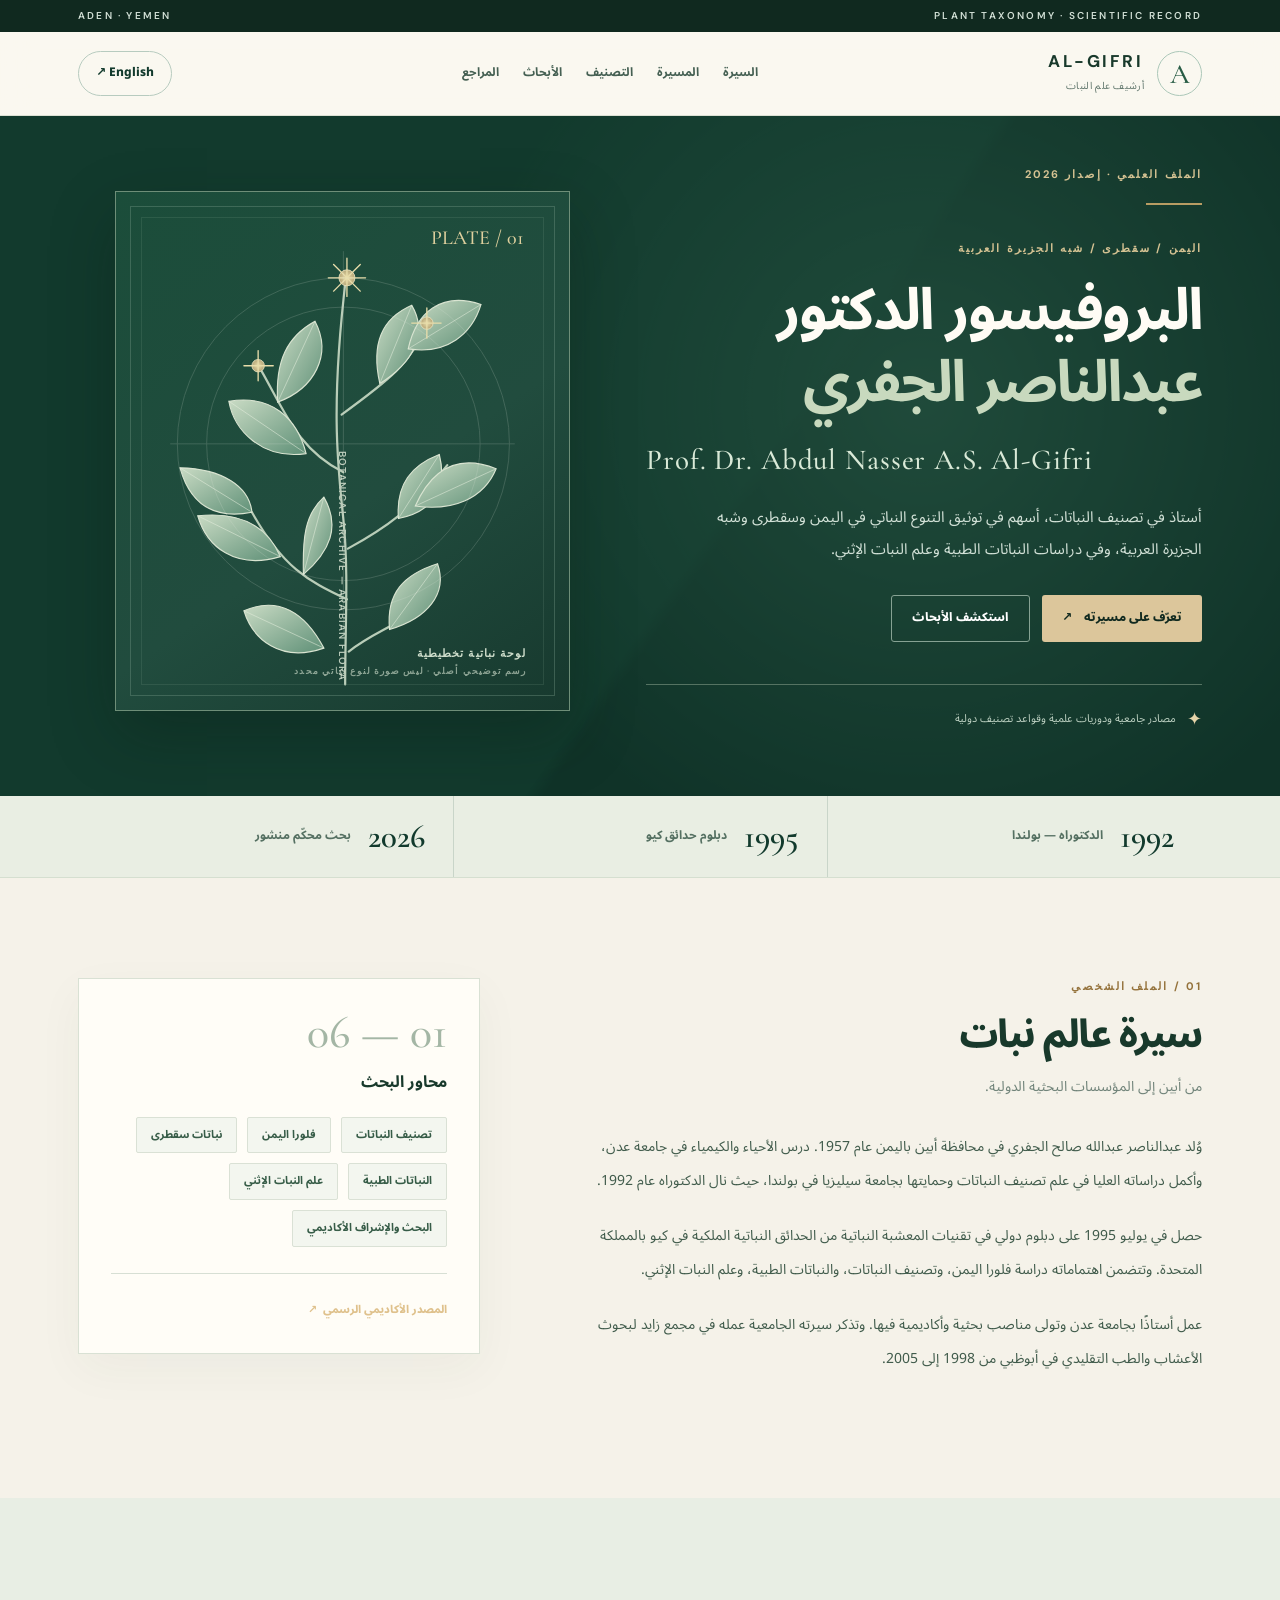
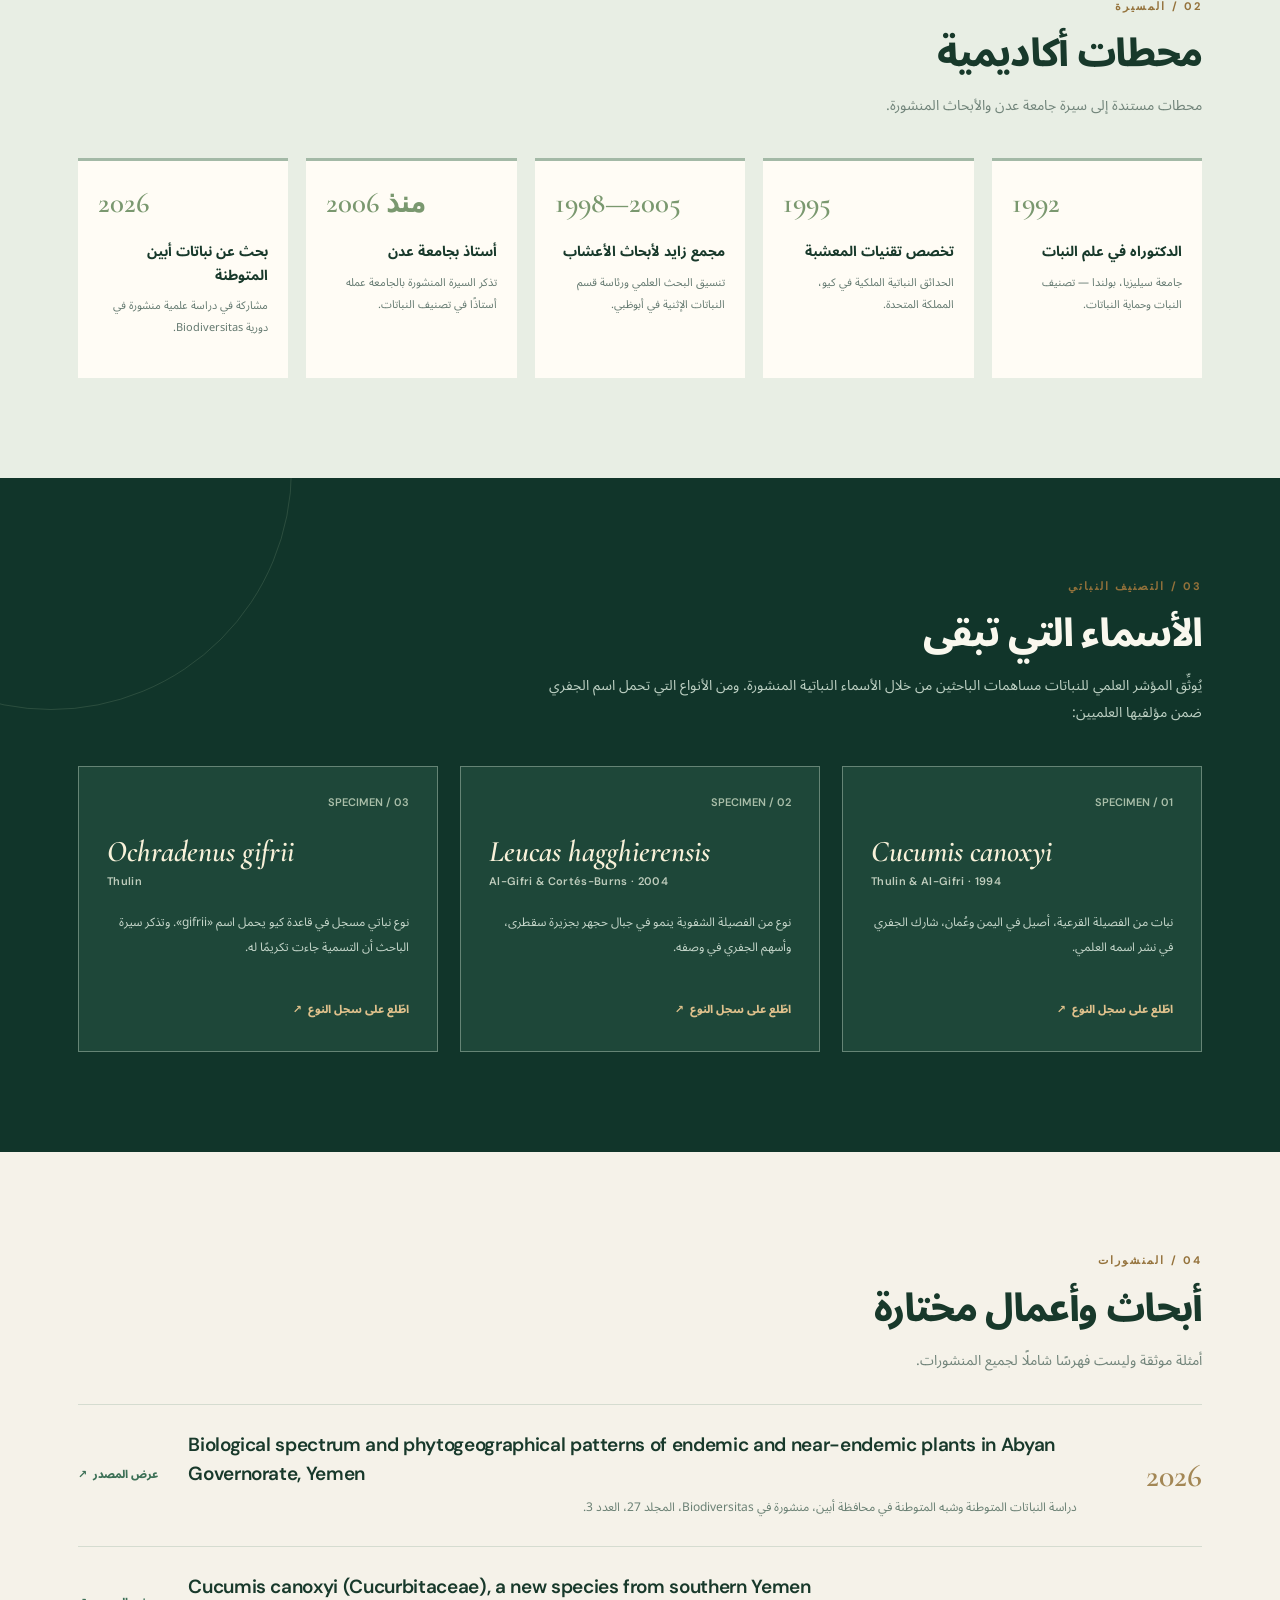
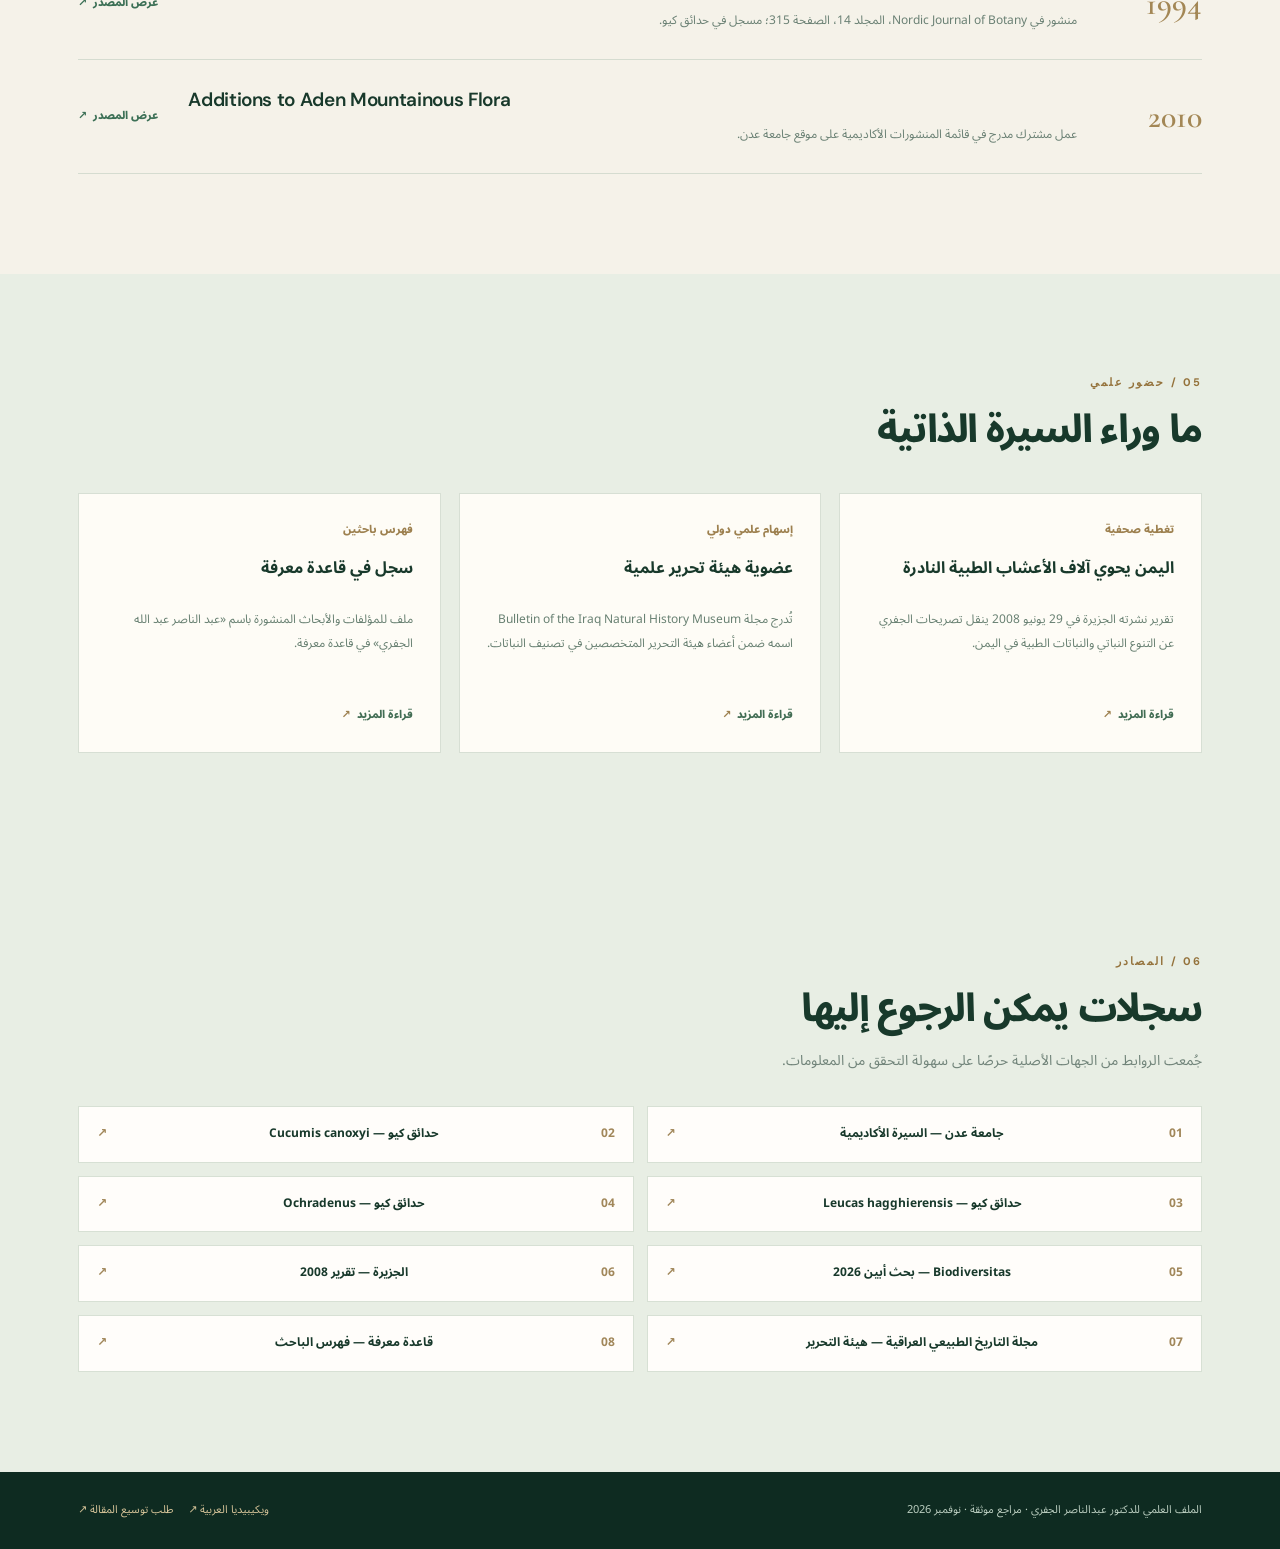
==== commit e2cec9ac: "Remove editorial notes section from public biography" ====
--- a/index.html
+++ b/index.html
@@ -1 +1 @@
-<!doctype html><html lang="ar" dir="rtl"><head><meta name="google-site-verification" content="2XiEJHwGFgovKPRh8cUzv8OMNizSTPfN7Kty7sO5dKM" /><meta charset="utf-8"><meta name="viewport" content="width=device-width, initial-scale=1"><meta name="color-scheme" content="light"><meta name="theme-color" content="#123a2d"><meta name="description" content="الملف العلمي للدكتور عبدالناصر الجفري، أستاذ تصنيف النباتات بجامعة عدن؛ مؤهلاته الأكاديمية، إسهاماته في تسمية النباتات، والأبحاث والمراجع الموثقة."><meta name="robots" content="index,follow"><link rel="canonical" href="https://algifri1.github.io/abdul-nasser-al-gifri/"><link rel="alternate" hreflang="ar" href="https://algifri1.github.io/abdul-nasser-al-gifri/"><link rel="alternate" hreflang="en" href="https://algifri1.github.io/abdul-nasser-al-gifri/en/"><link rel="alternate" hreflang="x-default" href="https://algifri1.github.io/abdul-nasser-al-gifri/"><meta property="og:type" content="profile"><meta property="og:title" content="عبدالناصر الجفري | باحث في علم النبات"><meta property="og:description" content="الملف العلمي للدكتور عبدالناصر الجفري، أستاذ تصنيف النباتات بجامعة عدن؛ مؤهلاته الأكاديمية، إسهاماته في تسمية النباتات، والأبحاث والمراجع الموثقة."><meta property="og:url" content="https://algifri1.github.io/abdul-nasser-al-gifri/"><meta property="og:locale" content="ar_SA"><link rel="stylesheet" href="style.css?v=mobile-rtl-fix-20261111"><script type="application/ld+json">{"@context":"https://schema.org","@type":"Person","name":"Abdul Nasser A.S. Al-Gifri","alternateName":["عبدالناصر عبدالله صالح الجفري","عبد الناصر الجفري"],"birthDate":"1957-05-07","nationality":"Yemeni","jobTitle":"Professor of Plant Taxonomy","affiliation":{"@type":"CollegeOrUniversity","name":"University of Aden"},"knowsAbout":["Plant taxonomy","Flora of Yemen","Socotra botany","Ethnobotany"],"sameAs":["https://ar.wikipedia.org/wiki/عبد_الناصر_الجفري","https://www.wikidata.org/wiki/Q13229378","https://www.aden-univ.net/stuffdet/910"],"description":"الملف العلمي للدكتور عبدالناصر الجفري، أستاذ تصنيف النباتات بجامعة عدن؛ مؤهلاته الأكاديمية، إسهاماته في تسمية النباتات، والأبحاث والمراجع الموثقة."}</script><title>عبدالناصر الجفري | باحث في علم النبات</title></head><body lang="ar"><a class="sr-only" href="#main">انتقل إلى المحتوى</a><div class="sitebar"><div class="wrap"><span>PLANT TAXONOMY · SCIENTIFIC RECORD</span><span>ADEN · YEMEN</span></div></div><header class="header"><div class="wrap headerline"><a class="brand" href="#top" aria-label="أرشيف علم النبات"><span class="brandmark">A</span><span><b class="brandname">AL-GIFRI</b><small class="brandsub">أرشيف علم النبات</small></span></a><nav aria-label="روابط الصفحة" class="nav"><a href="#about">السيرة</a><a href="#journey">المسيرة</a><a href="#taxonomy">التصنيف</a><a href="#research">الأبحاث</a><a href="#references">المراجع</a></nav><a class="lang-toggle" href="https://algifri1.github.io/abdul-nasser-al-gifri/en/" hreflang="en" aria-label="English version">English ↗</a></div></header><main id="main"><section class="hero" id="top"><div class="wrap"><div class="hero-copy"><div class="micro">الملف العلمي · إصدار 2026</div><span class="small-rule"></span><span class="micro">اليمن  /  سقطرى  /  شبه الجزيرة العربية</span><h1>البروفيسور الدكتور<br><em>عبدالناصر الجفري</em></h1><div class="roman" dir="ltr">Prof. Dr. Abdul Nasser A.S. Al-Gifri</div><p class="desc">أستاذ في تصنيف النباتات، أسهم في توثيق التنوع النباتي في اليمن وسقطرى وشبه الجزيرة العربية، وفي دراسات النباتات الطبية وعلم النبات الإثني.</p><div class="hero-links"><a href="#about" class="btn btn-light">تعرّف على مسيرته <span aria-hidden="true">↗</span></a><a href="#research" class="btn btn-outline">استكشف الأبحاث</a></div><div class="hero-proof"><b aria-hidden="true">✦</b>مصادر جامعية ودوريات علمية وقواعد تصنيف دولية</div></div><figure class="study"><div class="study-bg"><span class="study-no">PLATE / 01</span><svg class="study-svg" xmlns="http://www.w3.org/2000/svg" viewBox="0 0 440 560" role="img" aria-label="Original line drawing of an ornamental botanical branch"><defs><linearGradient id="leaf" x1="0" y1="0" x2="1" y2="1"><stop stop-color="#c9dbc4"/><stop offset="1" stop-color="#5f9077"/></linearGradient><radialGradient id="petal"><stop stop-color="#e8dbab"/><stop offset="1" stop-color="#b6a778"/></radialGradient></defs><g fill="none" stroke="#b9cdb8" stroke-width="2.5" stroke-linecap="round"><path d="M223 549 C223 482 227 421 221 363 S206 238 224 90"/><path d="M225 453C180 432 153 417 118 355"/><path d="M226 396C268 373 300 351 338 302"/><path d="M221 310C169 284 155 241 126 191"/><path d="M219 245C270 208 299 186 314 144"/><path d="M227 512C261 485 291 482 311 452"/></g><g fill="url(#leaf)" stroke="#d9e4d1" stroke-width="1.3"><path d="M118 355C77 363 49 348 37 305C85 306 115 326 118 355Z"/><path d="M150 405C99 420 67 394 57 359C105 354 135 370 150 405Z"/><path d="M176 425C175 385 177 358 199 338C218 371 206 399 176 425Z"/><path d="M283 362C280 323 298 302 329 290C339 330 320 355 283 362Z"/><path d="M302 348C344 354 379 340 393 306C345 287 318 312 302 348Z"/><path d="M179 289C129 296 98 263 92 230C140 222 169 249 179 289Z"/><path d="M147 231C144 184 158 157 189 140C209 178 188 216 147 231Z"/><path d="M262 210C252 165 264 137 298 122C317 154 299 187 262 210Z"/><path d="M294 171C338 178 366 154 376 121C331 106 303 130 294 171Z"/><path d="M273 487C269 446 289 425 327 413C339 447 315 475 273 487Z"/><path d="M199 508C150 525 119 498 109 466C148 449 178 468 199 508Z"/></g><g fill="none" stroke="#e4efde" opacity=".6" stroke-width="1"><path d="M37 305L118 355M57 359L150 405M199 338L176 425M329 290L283 362M393 306L302 348M92 230L179 289M189 140L147 231M298 122L262 210M376 121L294 171M327 413L273 487M109 466L199 508"/></g><g fill="url(#petal)" stroke="#e8e0bd"><circle cx="225" cy="91" r="9"/><circle cx="315" cy="142" r="7"/><circle cx="125" cy="190" r="7"/></g><g fill="none" stroke="#e8ddaa" stroke-width="1.5" stroke-linecap="round"><path d="M225 69V112M204 91H246M210 76L240 106M240 76L210 106M315 125V159M298 142H331M125 173V207M109 190H142"/></g><g fill="none" stroke="#e4e9df" opacity=".19" stroke-width="1"><circle cx="221" cy="278" r="187"/><circle cx="221" cy="278" r="154"/><path d="M221 61V496M26 278H414"/></g></svg><figcaption class="study-caption">لوحة نباتية تخطيطية<br><span style="opacity:.63;font-size:9px">رسم توضيحي أصلي · ليس صورة لنوع نباتي محدد</span></figcaption></div><span class="study-side">BOTANICAL ARCHIVE — ARABIAN FLORA</span></figure></div></section><div class="statline"><div class="wrap stats"><div class="stat"><strong>1992</strong><small>الدكتوراه — بولندا</small></div><div class="stat"><strong>1995</strong><small>دبلوم حدائق كيو</small></div><div class="stat"><strong>2026</strong><small>بحث محكّم منشور</small></div></div></div><section class="section" id="about"><div class="wrap cols"><div><div class="eyebrow">01 / الملف الشخصي</div><h2 class="h2">سيرة عالم نبات</h2><p class="section-sub">من أبين إلى المؤسسات البحثية الدولية.</p><div class="bodycopy" style="margin-top:30px"><p>وُلد عبدالناصر عبدالله صالح الجفري في محافظة أبين باليمن عام 1957. درس الأحياء والكيمياء في جامعة عدن، وأكمل دراساته العليا في علم تصنيف النباتات وحمايتها بجامعة سيليزيا في بولندا، حيث نال الدكتوراه عام 1992.</p><p>حصل في يوليو 1995 على دبلوم دولي في تقنيات المعشبة النباتية من الحدائق النباتية الملكية في كيو بالمملكة المتحدة. وتتضمن اهتماماته دراسة فلورا اليمن، وتصنيف النباتات، والنباتات الطبية، وعلم النبات الإثني.</p><p>عمل أستاذًا بجامعة عدن وتولى مناصب بحثية وأكاديمية فيها. وتذكر سيرته الجامعية عمله في مجمع زايد لبحوث الأعشاب والطب التقليدي في أبوظبي من 1998 إلى 2005.</p></div></div><aside class="sidepanel"><div class="index">01 — 06</div><h3>محاور البحث</h3><div class="topics"><span class="topic">تصنيف النباتات</span><span class="topic">فلورا اليمن</span><span class="topic">نباتات سقطرى</span><span class="topic">النباتات الطبية</span><span class="topic">علم النبات الإثني</span><span class="topic">البحث والإشراف الأكاديمي</span></div><div style="border-top:1px solid #d7dfd4;margin-top:26px;padding-top:20px"><a href="https://www.aden-univ.net/stuffdet/910" target="_blank" rel="noopener noreferrer" class="source-link">المصدر الأكاديمي الرسمي <span aria-hidden="true">↗</span></a></div></aside></div></section><section class="section dark" id="journey"><div class="wrap"><div class="eyebrow">02 / المسيرة</div><h2 class="h2">محطات أكاديمية</h2><p class="section-sub">محطات مستندة إلى سيرة جامعة عدن والأبحاث المنشورة.</p><div class="timeline"><article class="milestone"><div class="year" dir="ltr">1992</div><h3>الدكتوراه في علم النبات</h3><p>جامعة سيليزيا، بولندا — تصنيف النبات وحماية النباتات.</p></article><article class="milestone"><div class="year" dir="ltr">1995</div><h3>تخصص تقنيات المعشبة</h3><p>الحدائق النباتية الملكية في كيو، المملكة المتحدة.</p></article><article class="milestone"><div class="year" dir="ltr">1998—2005</div><h3>مجمع زايد لأبحاث الأعشاب</h3><p>تنسيق البحث العلمي ورئاسة قسم النباتات الإثنية في أبوظبي.</p></article><article class="milestone"><div class="year" dir="ltr">منذ 2006</div><h3>أستاذ بجامعة عدن</h3><p>تذكر السيرة المنشورة بالجامعة عمله أستاذًا في تصنيف النباتات.</p></article><article class="milestone"><div class="year" dir="ltr">2026</div><h3>بحث عن نباتات أبين المتوطنة</h3><p>مشاركة في دراسة علمية منشورة في دورية Biodiversitas.</p></article></div></div></section><section class="section tax-section" id="taxonomy"><div class="wrap"><div class="eyebrow">03 / التصنيف النباتي</div><h2 class="h2">الأسماء التي تبقى</h2><p class="section-sub">يُوثِّق المؤشر العلمي للنباتات مساهمات الباحثين من خلال الأسماء النباتية المنشورة. ومن الأنواع التي تحمل اسم الجفري ضمن مؤلفيها العلميين:</p><div class="tax-grid"><article class="tax-card"><div class="num">SPECIMEN / 01</div><h3 lang="en">Cucumis canoxyi</h3><div class="author" dir="ltr">Thulin &amp; Al-Gifri  ·  1994</div><p>نبات من الفصيلة القرعية، أصيل في اليمن وعُمان، شارك الجفري في نشر اسمه العلمي.</p><a href="https://powo.science.kew.org/taxon/978922-1" target="_blank" rel="noopener noreferrer" class="source-link">اطّلع على سجل النوع <span aria-hidden="true">↗</span></a></article><article class="tax-card"><div class="num">SPECIMEN / 02</div><h3 lang="en">Leucas hagghierensis</h3><div class="author" dir="ltr">Al-Gifri &amp; Cortés-Burns  ·  2004</div><p>نوع من الفصيلة الشفوية ينمو في جبال حجهر بجزيرة سقطرى، وأسهم الجفري في وصفه.</p><a href="https://powo.science.kew.org/taxon/urn:lsid:ipni.org:names:77065900-1" target="_blank" rel="noopener noreferrer" class="source-link">اطّلع على سجل النوع <span aria-hidden="true">↗</span></a></article><article class="tax-card"><div class="num">SPECIMEN / 03</div><h3 lang="en">Ochradenus gifrii</h3><div class="author" dir="ltr">Thulin</div><p>نوع نباتي مسجل في قاعدة كيو يحمل اسم «gifrii». وتذكر سيرة الباحث أن التسمية جاءت تكريمًا له.</p><a href="https://powo.science.kew.org/taxon/urn:lsid:ipni.org:names:33306-1" target="_blank" rel="noopener noreferrer" class="source-link">اطّلع على سجل النوع <span aria-hidden="true">↗</span></a></article></div></div></section><section class="section" id="research"><div class="wrap"><div class="eyebrow">04 / المنشورات</div><h2 class="h2">أبحاث وأعمال مختارة</h2><p class="section-sub">أمثلة موثقة وليست فهرسًا شاملًا لجميع المنشورات.</p><div class="paperlist"><article class="paper"><div class="paper-year">2026</div><div><h3 lang="en">Biological spectrum and phytogeographical patterns of endemic and near-endemic plants in Abyan Governorate, Yemen</h3><p>دراسة النباتات المتوطنة وشبه المتوطنة في محافظة أبين، منشورة في Biodiversitas، المجلد 27، العدد 3.</p></div><a href="https://smujo.id/biodiv/article/view/24245" target="_blank" rel="noopener noreferrer" class="source-link">عرض المصدر <span aria-hidden="true">↗</span></a></article><article class="paper"><div class="paper-year">1994</div><div><h3 lang="en">Cucumis canoxyi (Cucurbitaceae), a new species from southern Yemen</h3><p>منشور في Nordic Journal of Botany، المجلد 14، الصفحة 315؛ مسجل في حدائق كيو.</p></div><a href="https://powo.science.kew.org/taxon/978922-1" target="_blank" rel="noopener noreferrer" class="source-link">عرض المصدر <span aria-hidden="true">↗</span></a></article><article class="paper"><div class="paper-year">2010</div><div><h3 lang="en">Additions to Aden Mountainous Flora</h3><p>عمل مشترك مدرج في قائمة المنشورات الأكاديمية على موقع جامعة عدن.</p></div><a href="https://www.aden-univ.net/stuffdet/910" target="_blank" rel="noopener noreferrer" class="source-link">عرض المصدر <span aria-hidden="true">↗</span></a></article></div></div></section><section class="section dark" id="coverage"><div class="wrap"><div class="eyebrow">05 / حضور علمي</div><h2 class="h2">ما وراء السيرة الذاتية</h2><div class="coverage-grid"><article class="coverage-card"><span>تغطية صحفية</span><h3>اليمن يحوي آلاف الأعشاب الطبية النادرة</h3><p>تقرير نشرته الجزيرة في 29 يونيو 2008 ينقل تصريحات الجفري عن التنوع النباتي والنباتات الطبية في اليمن.</p><a href="https://www.aljazeera.net/misc/2008/6/29/اليمن-يحوي-آلاف-الأعشاب-الطبية" target="_blank" rel="noopener noreferrer" class="source-link">قراءة المزيد <span aria-hidden="true">↗</span></a></article><article class="coverage-card"><span>إسهام علمي دولي</span><h3>عضوية هيئة تحرير علمية</h3><p>تُدرج مجلة Bulletin of the Iraq Natural History Museum اسمه ضمن أعضاء هيئة التحرير المتخصصين في تصنيف النباتات.</p><a href="https://www.jnhm.uobaghdad.edu.iq/index.php/BINHM/EditorialBoard" target="_blank" rel="noopener noreferrer" class="source-link">قراءة المزيد <span aria-hidden="true">↗</span></a></article><article class="coverage-card"><span>فهرس باحثين</span><h3>سجل في قاعدة معرفة</h3><p>ملف للمؤلفات والأبحاث المنشورة باسم «عبد الناصر عبد الله الجفري» في قاعدة معرفة.</p><a href="https://search.emarefa.net/ar/detail/AFD-198395-al-jafri-abd-al-nasir-abd-allah" target="_blank" rel="noopener noreferrer" class="source-link">قراءة المزيد <span aria-hidden="true">↗</span></a></article></div></div></section><section class="section refs-section" id="references"><div class="wrap"><div class="eyebrow">06 / المصادر</div><h2 class="h2">سجلات يمكن الرجوع إليها</h2><p class="section-sub">جُمعت الروابط من الجهات الأصلية حرصًا على سهولة التحقق من المعلومات.</p><div class="ref-grid"><a href="https://www.aden-univ.net/stuffdet/910" class="ref-link" target="_blank" rel="noopener noreferrer"><span>01</span><b>جامعة عدن — السيرة الأكاديمية</b><span aria-hidden="true">↗</span></a><a href="https://powo.science.kew.org/taxon/978922-1" class="ref-link" target="_blank" rel="noopener noreferrer"><span>02</span><b>حدائق كيو — Cucumis canoxyi</b><span aria-hidden="true">↗</span></a><a href="https://powo.science.kew.org/taxon/urn:lsid:ipni.org:names:77065900-1" class="ref-link" target="_blank" rel="noopener noreferrer"><span>03</span><b>حدائق كيو — Leucas hagghierensis</b><span aria-hidden="true">↗</span></a><a href="https://powo.science.kew.org/taxon/urn:lsid:ipni.org:names:33306-1" class="ref-link" target="_blank" rel="noopener noreferrer"><span>04</span><b>حدائق كيو — Ochradenus</b><span aria-hidden="true">↗</span></a><a href="https://smujo.id/biodiv/article/view/24245" class="ref-link" target="_blank" rel="noopener noreferrer"><span>05</span><b>Biodiversitas — بحث أبين 2026</b><span aria-hidden="true">↗</span></a><a href="https://www.aljazeera.net/misc/2008/6/29/اليمن-يحوي-آلاف-الأعشاب-الطبية" class="ref-link" target="_blank" rel="noopener noreferrer"><span>06</span><b>الجزيرة — تقرير 2008</b><span aria-hidden="true">↗</span></a><a href="https://www.jnhm.uobaghdad.edu.iq/index.php/BINHM/EditorialBoard" class="ref-link" target="_blank" rel="noopener noreferrer"><span>07</span><b>مجلة التاريخ الطبيعي العراقية — هيئة التحرير</b><span aria-hidden="true">↗</span></a><a href="https://search.emarefa.net/ar/detail/AFD-198395-al-jafri-abd-al-nasir-abd-allah" class="ref-link" target="_blank" rel="noopener noreferrer"><span>08</span><b>قاعدة معرفة — فهرس الباحث</b><span aria-hidden="true">↗</span></a></div><div class="editorial"><strong>ملاحظات تحريرية</strong><p>هذا ملف تعريفي مستقل مبني على مصادر منشورة، وليس موقعًا رسميًا لجامعة عدن أو لأي مؤسسة علمية مذكورة. توجد فروقات بين نسخ السيرة الذاتية في بعض التواريخ وأعداد المنشورات؛ لذا اقتصر العرض على المعلومات المدعومة بمراجع واضحة. لم تُنشر أرقام هواتف أو معلومات اتصال خاصة.</p></div></div></section></main><footer class="footer"><div class="wrap"><small>الملف العلمي للدكتور عبدالناصر الجفري · مراجع موثقة · نوفمبر 2026</small><div class="footer-links"><a href="https://ar.wikipedia.org/wiki/عبد_الناصر_الجفري" target="_blank" rel="noopener noreferrer" class="">ويكيبيديا العربية <span aria-hidden="true">↗</span></a><a href="https://ar.wikipedia.org/wiki/نقاش:عبد_الناصر_الجفري" target="_blank" rel="noopener noreferrer" class="">طلب توسيع المقالة <span aria-hidden="true">↗</span></a></div></div></footer></body></html>+<!doctype html><html lang="ar" dir="rtl"><head><meta name="google-site-verification" content="2XiEJHwGFgovKPRh8cUzv8OMNizSTPfN7Kty7sO5dKM" /><meta charset="utf-8"><meta name="viewport" content="width=device-width, initial-scale=1"><meta name="color-scheme" content="light"><meta name="theme-color" content="#123a2d"><meta name="description" content="الملف العلمي للدكتور عبدالناصر الجفري، أستاذ تصنيف النباتات بجامعة عدن؛ مؤهلاته الأكاديمية، إسهاماته في تسمية النباتات، والأبحاث والمراجع الموثقة."><meta name="robots" content="index,follow"><link rel="canonical" href="https://algifri1.github.io/abdul-nasser-al-gifri/"><link rel="alternate" hreflang="ar" href="https://algifri1.github.io/abdul-nasser-al-gifri/"><link rel="alternate" hreflang="en" href="https://algifri1.github.io/abdul-nasser-al-gifri/en/"><link rel="alternate" hreflang="x-default" href="https://algifri1.github.io/abdul-nasser-al-gifri/"><meta property="og:type" content="profile"><meta property="og:title" content="عبدالناصر الجفري | باحث في علم النبات"><meta property="og:description" content="الملف العلمي للدكتور عبدالناصر الجفري، أستاذ تصنيف النباتات بجامعة عدن؛ مؤهلاته الأكاديمية، إسهاماته في تسمية النباتات، والأبحاث والمراجع الموثقة."><meta property="og:url" content="https://algifri1.github.io/abdul-nasser-al-gifri/"><meta property="og:locale" content="ar_SA"><link rel="stylesheet" href="style.css?v=mobile-rtl-fix-20261111"><script type="application/ld+json">{"@context":"https://schema.org","@type":"Person","name":"Abdul Nasser A.S. Al-Gifri","alternateName":["عبدالناصر عبدالله صالح الجفري","عبد الناصر الجفري"],"birthDate":"1957-05-07","nationality":"Yemeni","jobTitle":"Professor of Plant Taxonomy","affiliation":{"@type":"CollegeOrUniversity","name":"University of Aden"},"knowsAbout":["Plant taxonomy","Flora of Yemen","Socotra botany","Ethnobotany"],"sameAs":["https://ar.wikipedia.org/wiki/عبد_الناصر_الجفري","https://www.wikidata.org/wiki/Q13229378","https://www.aden-univ.net/stuffdet/910"],"description":"الملف العلمي للدكتور عبدالناصر الجفري، أستاذ تصنيف النباتات بجامعة عدن؛ مؤهلاته الأكاديمية، إسهاماته في تسمية النباتات، والأبحاث والمراجع الموثقة."}</script><title>عبدالناصر الجفري | باحث في علم النبات</title></head><body lang="ar"><a class="sr-only" href="#main">انتقل إلى المحتوى</a><div class="sitebar"><div class="wrap"><span>PLANT TAXONOMY · SCIENTIFIC RECORD</span><span>ADEN · YEMEN</span></div></div><header class="header"><div class="wrap headerline"><a class="brand" href="#top" aria-label="أرشيف علم النبات"><span class="brandmark">A</span><span><b class="brandname">AL-GIFRI</b><small class="brandsub">أرشيف علم النبات</small></span></a><nav aria-label="روابط الصفحة" class="nav"><a href="#about">السيرة</a><a href="#journey">المسيرة</a><a href="#taxonomy">التصنيف</a><a href="#research">الأبحاث</a><a href="#references">المراجع</a></nav><a class="lang-toggle" href="https://algifri1.github.io/abdul-nasser-al-gifri/en/" hreflang="en" aria-label="English version">English ↗</a></div></header><main id="main"><section class="hero" id="top"><div class="wrap"><div class="hero-copy"><div class="micro">الملف العلمي · إصدار 2026</div><span class="small-rule"></span><span class="micro">اليمن  /  سقطرى  /  شبه الجزيرة العربية</span><h1>البروفيسور الدكتور<br><em>عبدالناصر الجفري</em></h1><div class="roman" dir="ltr">Prof. Dr. Abdul Nasser A.S. Al-Gifri</div><p class="desc">أستاذ في تصنيف النباتات، أسهم في توثيق التنوع النباتي في اليمن وسقطرى وشبه الجزيرة العربية، وفي دراسات النباتات الطبية وعلم النبات الإثني.</p><div class="hero-links"><a href="#about" class="btn btn-light">تعرّف على مسيرته <span aria-hidden="true">↗</span></a><a href="#research" class="btn btn-outline">استكشف الأبحاث</a></div><div class="hero-proof"><b aria-hidden="true">✦</b>مصادر جامعية ودوريات علمية وقواعد تصنيف دولية</div></div><figure class="study"><div class="study-bg"><span class="study-no">PLATE / 01</span><svg class="study-svg" xmlns="http://www.w3.org/2000/svg" viewBox="0 0 440 560" role="img" aria-label="Original line drawing of an ornamental botanical branch"><defs><linearGradient id="leaf" x1="0" y1="0" x2="1" y2="1"><stop stop-color="#c9dbc4"/><stop offset="1" stop-color="#5f9077"/></linearGradient><radialGradient id="petal"><stop stop-color="#e8dbab"/><stop offset="1" stop-color="#b6a778"/></radialGradient></defs><g fill="none" stroke="#b9cdb8" stroke-width="2.5" stroke-linecap="round"><path d="M223 549 C223 482 227 421 221 363 S206 238 224 90"/><path d="M225 453C180 432 153 417 118 355"/><path d="M226 396C268 373 300 351 338 302"/><path d="M221 310C169 284 155 241 126 191"/><path d="M219 245C270 208 299 186 314 144"/><path d="M227 512C261 485 291 482 311 452"/></g><g fill="url(#leaf)" stroke="#d9e4d1" stroke-width="1.3"><path d="M118 355C77 363 49 348 37 305C85 306 115 326 118 355Z"/><path d="M150 405C99 420 67 394 57 359C105 354 135 370 150 405Z"/><path d="M176 425C175 385 177 358 199 338C218 371 206 399 176 425Z"/><path d="M283 362C280 323 298 302 329 290C339 330 320 355 283 362Z"/><path d="M302 348C344 354 379 340 393 306C345 287 318 312 302 348Z"/><path d="M179 289C129 296 98 263 92 230C140 222 169 249 179 289Z"/><path d="M147 231C144 184 158 157 189 140C209 178 188 216 147 231Z"/><path d="M262 210C252 165 264 137 298 122C317 154 299 187 262 210Z"/><path d="M294 171C338 178 366 154 376 121C331 106 303 130 294 171Z"/><path d="M273 487C269 446 289 425 327 413C339 447 315 475 273 487Z"/><path d="M199 508C150 525 119 498 109 466C148 449 178 468 199 508Z"/></g><g fill="none" stroke="#e4efde" opacity=".6" stroke-width="1"><path d="M37 305L118 355M57 359L150 405M199 338L176 425M329 290L283 362M393 306L302 348M92 230L179 289M189 140L147 231M298 122L262 210M376 121L294 171M327 413L273 487M109 466L199 508"/></g><g fill="url(#petal)" stroke="#e8e0bd"><circle cx="225" cy="91" r="9"/><circle cx="315" cy="142" r="7"/><circle cx="125" cy="190" r="7"/></g><g fill="none" stroke="#e8ddaa" stroke-width="1.5" stroke-linecap="round"><path d="M225 69V112M204 91H246M210 76L240 106M240 76L210 106M315 125V159M298 142H331M125 173V207M109 190H142"/></g><g fill="none" stroke="#e4e9df" opacity=".19" stroke-width="1"><circle cx="221" cy="278" r="187"/><circle cx="221" cy="278" r="154"/><path d="M221 61V496M26 278H414"/></g></svg><figcaption class="study-caption">لوحة نباتية تخطيطية<br><span style="opacity:.63;font-size:9px">رسم توضيحي أصلي · ليس صورة لنوع نباتي محدد</span></figcaption></div><span class="study-side">BOTANICAL ARCHIVE — ARABIAN FLORA</span></figure></div></section><div class="statline"><div class="wrap stats"><div class="stat"><strong>1992</strong><small>الدكتوراه — بولندا</small></div><div class="stat"><strong>1995</strong><small>دبلوم حدائق كيو</small></div><div class="stat"><strong>2026</strong><small>بحث محكّم منشور</small></div></div></div><section class="section" id="about"><div class="wrap cols"><div><div class="eyebrow">01 / الملف الشخصي</div><h2 class="h2">سيرة عالم نبات</h2><p class="section-sub">من أبين إلى المؤسسات البحثية الدولية.</p><div class="bodycopy" style="margin-top:30px"><p>وُلد عبدالناصر عبدالله صالح الجفري في محافظة أبين باليمن عام 1957. درس الأحياء والكيمياء في جامعة عدن، وأكمل دراساته العليا في علم تصنيف النباتات وحمايتها بجامعة سيليزيا في بولندا، حيث نال الدكتوراه عام 1992.</p><p>حصل في يوليو 1995 على دبلوم دولي في تقنيات المعشبة النباتية من الحدائق النباتية الملكية في كيو بالمملكة المتحدة. وتتضمن اهتماماته دراسة فلورا اليمن، وتصنيف النباتات، والنباتات الطبية، وعلم النبات الإثني.</p><p>عمل أستاذًا بجامعة عدن وتولى مناصب بحثية وأكاديمية فيها. وتذكر سيرته الجامعية عمله في مجمع زايد لبحوث الأعشاب والطب التقليدي في أبوظبي من 1998 إلى 2005.</p></div></div><aside class="sidepanel"><div class="index">01 — 06</div><h3>محاور البحث</h3><div class="topics"><span class="topic">تصنيف النباتات</span><span class="topic">فلورا اليمن</span><span class="topic">نباتات سقطرى</span><span class="topic">النباتات الطبية</span><span class="topic">علم النبات الإثني</span><span class="topic">البحث والإشراف الأكاديمي</span></div><div style="border-top:1px solid #d7dfd4;margin-top:26px;padding-top:20px"><a href="https://www.aden-univ.net/stuffdet/910" target="_blank" rel="noopener noreferrer" class="source-link">المصدر الأكاديمي الرسمي <span aria-hidden="true">↗</span></a></div></aside></div></section><section class="section dark" id="journey"><div class="wrap"><div class="eyebrow">02 / المسيرة</div><h2 class="h2">محطات أكاديمية</h2><p class="section-sub">محطات مستندة إلى سيرة جامعة عدن والأبحاث المنشورة.</p><div class="timeline"><article class="milestone"><div class="year" dir="ltr">1992</div><h3>الدكتوراه في علم النبات</h3><p>جامعة سيليزيا، بولندا — تصنيف النبات وحماية النباتات.</p></article><article class="milestone"><div class="year" dir="ltr">1995</div><h3>تخصص تقنيات المعشبة</h3><p>الحدائق النباتية الملكية في كيو، المملكة المتحدة.</p></article><article class="milestone"><div class="year" dir="ltr">1998—2005</div><h3>مجمع زايد لأبحاث الأعشاب</h3><p>تنسيق البحث العلمي ورئاسة قسم النباتات الإثنية في أبوظبي.</p></article><article class="milestone"><div class="year" dir="ltr">منذ 2006</div><h3>أستاذ بجامعة عدن</h3><p>تذكر السيرة المنشورة بالجامعة عمله أستاذًا في تصنيف النباتات.</p></article><article class="milestone"><div class="year" dir="ltr">2026</div><h3>بحث عن نباتات أبين المتوطنة</h3><p>مشاركة في دراسة علمية منشورة في دورية Biodiversitas.</p></article></div></div></section><section class="section tax-section" id="taxonomy"><div class="wrap"><div class="eyebrow">03 / التصنيف النباتي</div><h2 class="h2">الأسماء التي تبقى</h2><p class="section-sub">يُوثِّق المؤشر العلمي للنباتات مساهمات الباحثين من خلال الأسماء النباتية المنشورة. ومن الأنواع التي تحمل اسم الجفري ضمن مؤلفيها العلميين:</p><div class="tax-grid"><article class="tax-card"><div class="num">SPECIMEN / 01</div><h3 lang="en">Cucumis canoxyi</h3><div class="author" dir="ltr">Thulin &amp; Al-Gifri  ·  1994</div><p>نبات من الفصيلة القرعية، أصيل في اليمن وعُمان، شارك الجفري في نشر اسمه العلمي.</p><a href="https://powo.science.kew.org/taxon/978922-1" target="_blank" rel="noopener noreferrer" class="source-link">اطّلع على سجل النوع <span aria-hidden="true">↗</span></a></article><article class="tax-card"><div class="num">SPECIMEN / 02</div><h3 lang="en">Leucas hagghierensis</h3><div class="author" dir="ltr">Al-Gifri &amp; Cortés-Burns  ·  2004</div><p>نوع من الفصيلة الشفوية ينمو في جبال حجهر بجزيرة سقطرى، وأسهم الجفري في وصفه.</p><a href="https://powo.science.kew.org/taxon/urn:lsid:ipni.org:names:77065900-1" target="_blank" rel="noopener noreferrer" class="source-link">اطّلع على سجل النوع <span aria-hidden="true">↗</span></a></article><article class="tax-card"><div class="num">SPECIMEN / 03</div><h3 lang="en">Ochradenus gifrii</h3><div class="author" dir="ltr">Thulin</div><p>نوع نباتي مسجل في قاعدة كيو يحمل اسم «gifrii». وتذكر سيرة الباحث أن التسمية جاءت تكريمًا له.</p><a href="https://powo.science.kew.org/taxon/urn:lsid:ipni.org:names:33306-1" target="_blank" rel="noopener noreferrer" class="source-link">اطّلع على سجل النوع <span aria-hidden="true">↗</span></a></article></div></div></section><section class="section" id="research"><div class="wrap"><div class="eyebrow">04 / المنشورات</div><h2 class="h2">أبحاث وأعمال مختارة</h2><p class="section-sub">أمثلة موثقة وليست فهرسًا شاملًا لجميع المنشورات.</p><div class="paperlist"><article class="paper"><div class="paper-year">2026</div><div><h3 lang="en">Biological spectrum and phytogeographical patterns of endemic and near-endemic plants in Abyan Governorate, Yemen</h3><p>دراسة النباتات المتوطنة وشبه المتوطنة في محافظة أبين، منشورة في Biodiversitas، المجلد 27، العدد 3.</p></div><a href="https://smujo.id/biodiv/article/view/24245" target="_blank" rel="noopener noreferrer" class="source-link">عرض المصدر <span aria-hidden="true">↗</span></a></article><article class="paper"><div class="paper-year">1994</div><div><h3 lang="en">Cucumis canoxyi (Cucurbitaceae), a new species from southern Yemen</h3><p>منشور في Nordic Journal of Botany، المجلد 14، الصفحة 315؛ مسجل في حدائق كيو.</p></div><a href="https://powo.science.kew.org/taxon/978922-1" target="_blank" rel="noopener noreferrer" class="source-link">عرض المصدر <span aria-hidden="true">↗</span></a></article><article class="paper"><div class="paper-year">2010</div><div><h3 lang="en">Additions to Aden Mountainous Flora</h3><p>عمل مشترك مدرج في قائمة المنشورات الأكاديمية على موقع جامعة عدن.</p></div><a href="https://www.aden-univ.net/stuffdet/910" target="_blank" rel="noopener noreferrer" class="source-link">عرض المصدر <span aria-hidden="true">↗</span></a></article></div></div></section><section class="section dark" id="coverage"><div class="wrap"><div class="eyebrow">05 / حضور علمي</div><h2 class="h2">ما وراء السيرة الذاتية</h2><div class="coverage-grid"><article class="coverage-card"><span>تغطية صحفية</span><h3>اليمن يحوي آلاف الأعشاب الطبية النادرة</h3><p>تقرير نشرته الجزيرة في 29 يونيو 2008 ينقل تصريحات الجفري عن التنوع النباتي والنباتات الطبية في اليمن.</p><a href="https://www.aljazeera.net/misc/2008/6/29/اليمن-يحوي-آلاف-الأعشاب-الطبية" target="_blank" rel="noopener noreferrer" class="source-link">قراءة المزيد <span aria-hidden="true">↗</span></a></article><article class="coverage-card"><span>إسهام علمي دولي</span><h3>عضوية هيئة تحرير علمية</h3><p>تُدرج مجلة Bulletin of the Iraq Natural History Museum اسمه ضمن أعضاء هيئة التحرير المتخصصين في تصنيف النباتات.</p><a href="https://www.jnhm.uobaghdad.edu.iq/index.php/BINHM/EditorialBoard" target="_blank" rel="noopener noreferrer" class="source-link">قراءة المزيد <span aria-hidden="true">↗</span></a></article><article class="coverage-card"><span>فهرس باحثين</span><h3>سجل في قاعدة معرفة</h3><p>ملف للمؤلفات والأبحاث المنشورة باسم «عبد الناصر عبد الله الجفري» في قاعدة معرفة.</p><a href="https://search.emarefa.net/ar/detail/AFD-198395-al-jafri-abd-al-nasir-abd-allah" target="_blank" rel="noopener noreferrer" class="source-link">قراءة المزيد <span aria-hidden="true">↗</span></a></article></div></div></section><section class="section refs-section" id="references"><div class="wrap"><div class="eyebrow">06 / المصادر</div><h2 class="h2">سجلات يمكن الرجوع إليها</h2><p class="section-sub">جُمعت الروابط من الجهات الأصلية حرصًا على سهولة التحقق من المعلومات.</p><div class="ref-grid"><a href="https://www.aden-univ.net/stuffdet/910" class="ref-link" target="_blank" rel="noopener noreferrer"><span>01</span><b>جامعة عدن — السيرة الأكاديمية</b><span aria-hidden="true">↗</span></a><a href="https://powo.science.kew.org/taxon/978922-1" class="ref-link" target="_blank" rel="noopener noreferrer"><span>02</span><b>حدائق كيو — Cucumis canoxyi</b><span aria-hidden="true">↗</span></a><a href="https://powo.science.kew.org/taxon/urn:lsid:ipni.org:names:77065900-1" class="ref-link" target="_blank" rel="noopener noreferrer"><span>03</span><b>حدائق كيو — Leucas hagghierensis</b><span aria-hidden="true">↗</span></a><a href="https://powo.science.kew.org/taxon/urn:lsid:ipni.org:names:33306-1" class="ref-link" target="_blank" rel="noopener noreferrer"><span>04</span><b>حدائق كيو — Ochradenus</b><span aria-hidden="true">↗</span></a><a href="https://smujo.id/biodiv/article/view/24245" class="ref-link" target="_blank" rel="noopener noreferrer"><span>05</span><b>Biodiversitas — بحث أبين 2026</b><span aria-hidden="true">↗</span></a><a href="https://www.aljazeera.net/misc/2008/6/29/اليمن-يحوي-آلاف-الأعشاب-الطبية" class="ref-link" target="_blank" rel="noopener noreferrer"><span>06</span><b>الجزيرة — تقرير 2008</b><span aria-hidden="true">↗</span></a><a href="https://www.jnhm.uobaghdad.edu.iq/index.php/BINHM/EditorialBoard" class="ref-link" target="_blank" rel="noopener noreferrer"><span>07</span><b>مجلة التاريخ الطبيعي العراقية — هيئة التحرير</b><span aria-hidden="true">↗</span></a><a href="https://search.emarefa.net/ar/detail/AFD-198395-al-jafri-abd-al-nasir-abd-allah" class="ref-link" target="_blank" rel="noopener noreferrer"><span>08</span><b>قاعدة معرفة — فهرس الباحث</b><span aria-hidden="true">↗</span></a></div></div></section></main><footer class="footer"><div class="wrap"><small>الملف العلمي للدكتور عبدالناصر الجفري · مراجع موثقة · نوفمبر 2026</small><div class="footer-links"><a href="https://ar.wikipedia.org/wiki/عبد_الناصر_الجفري" target="_blank" rel="noopener noreferrer" class="">ويكيبيديا العربية <span aria-hidden="true">↗</span></a><a href="https://ar.wikipedia.org/wiki/نقاش:عبد_الناصر_الجفري" target="_blank" rel="noopener noreferrer" class="">طلب توسيع المقالة <span aria-hidden="true">↗</span></a></div></div></footer></body></html>
